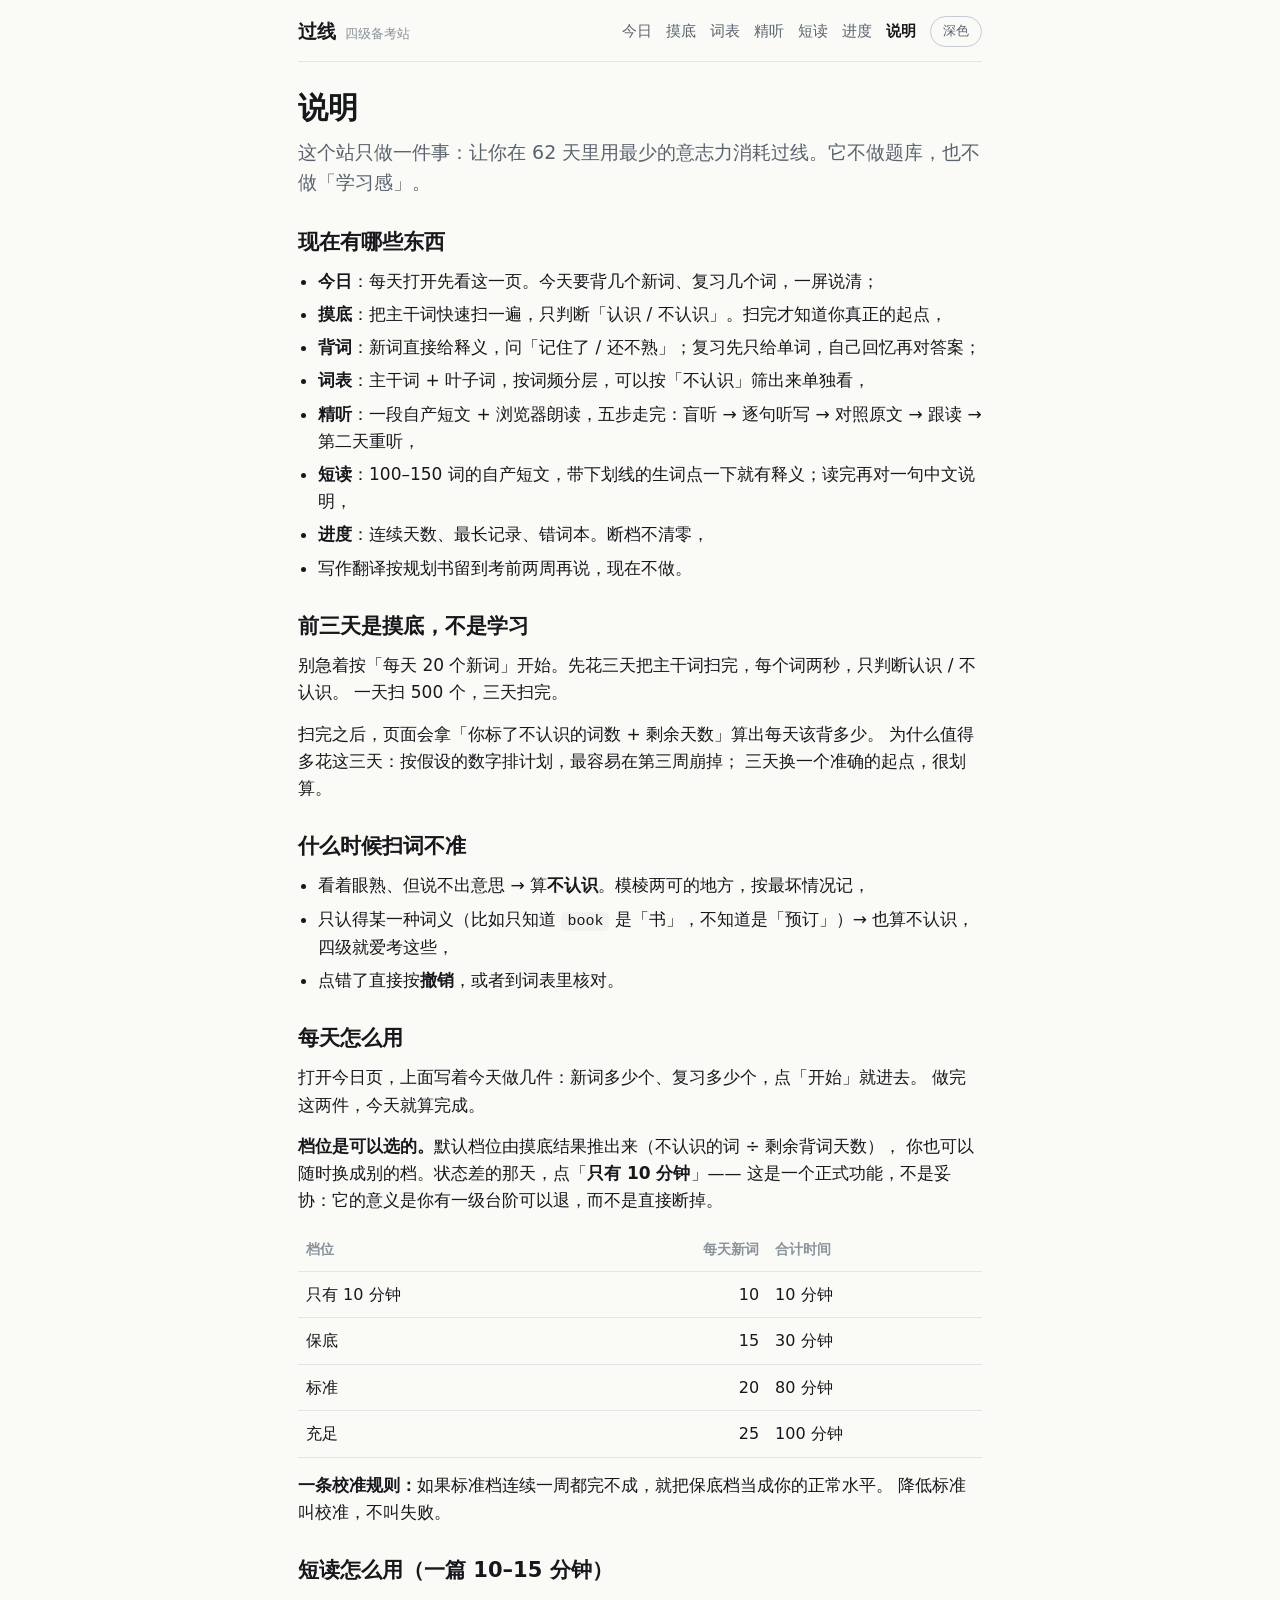
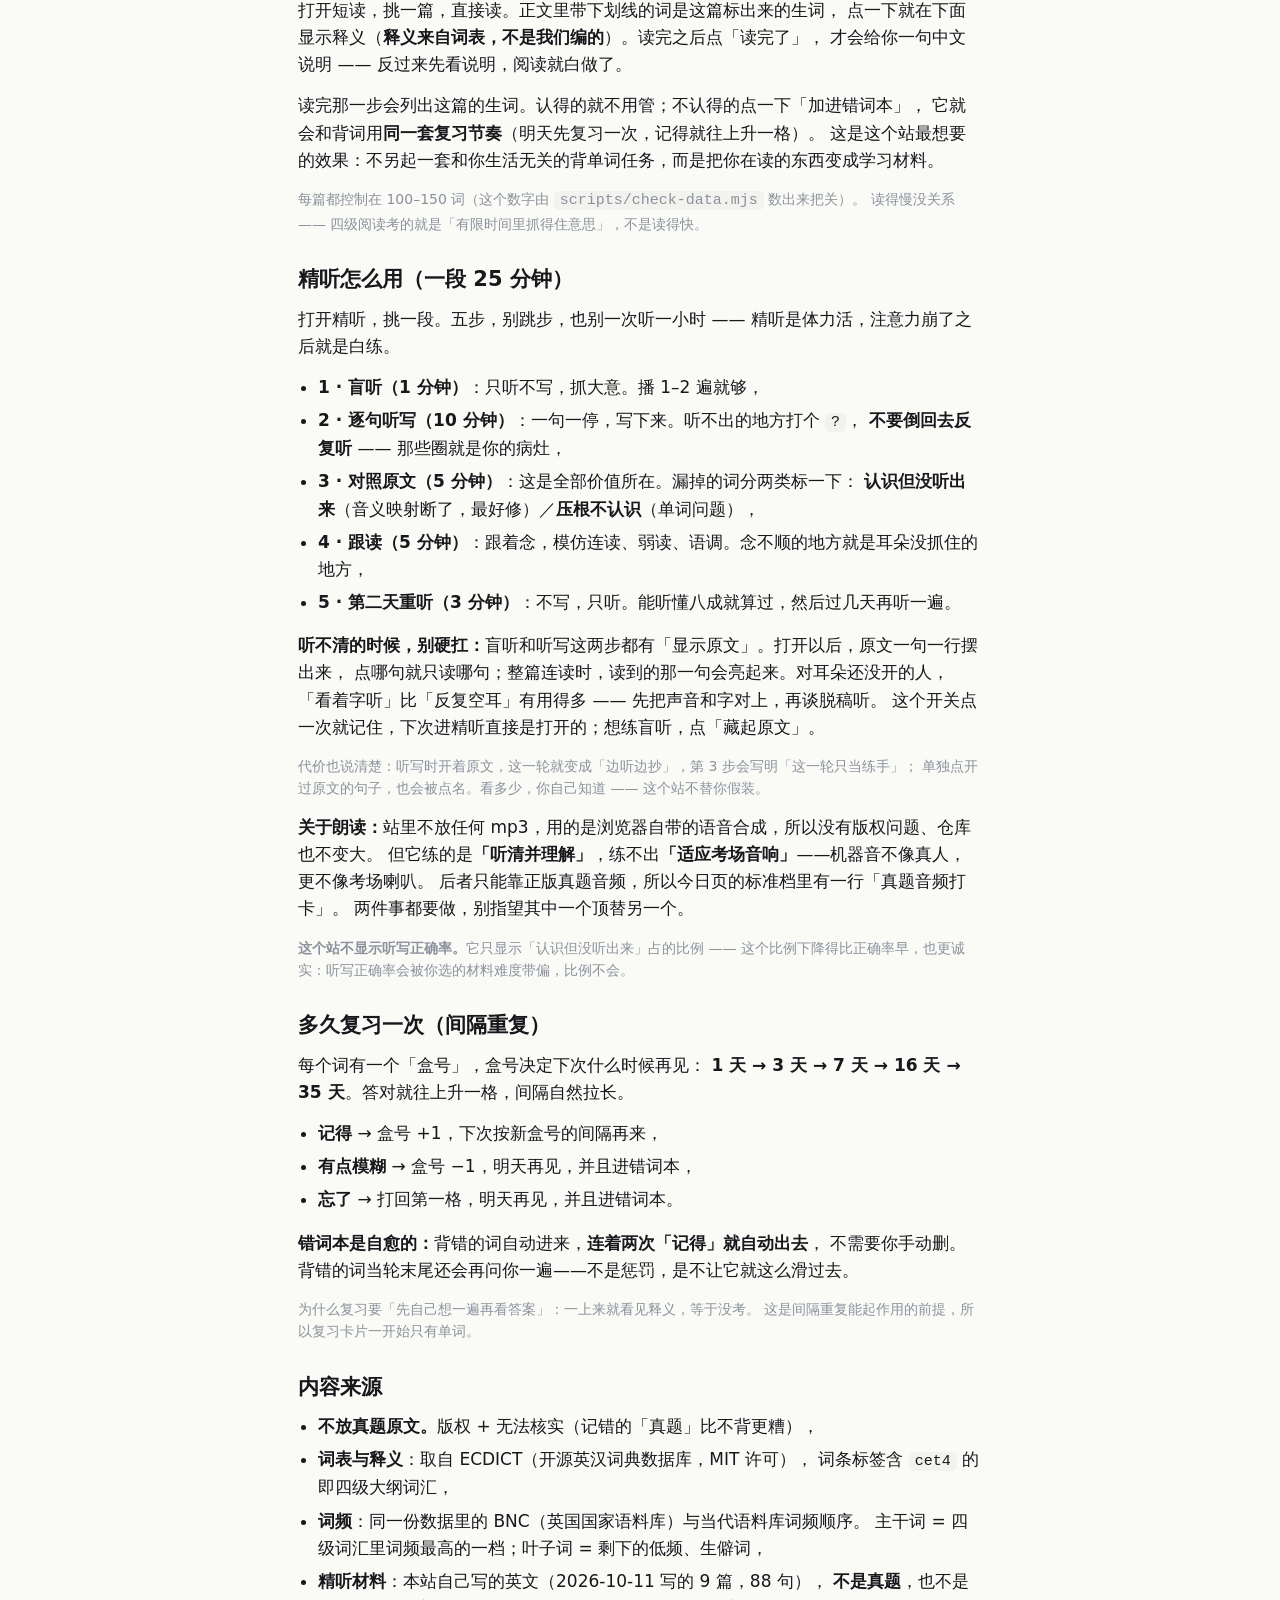
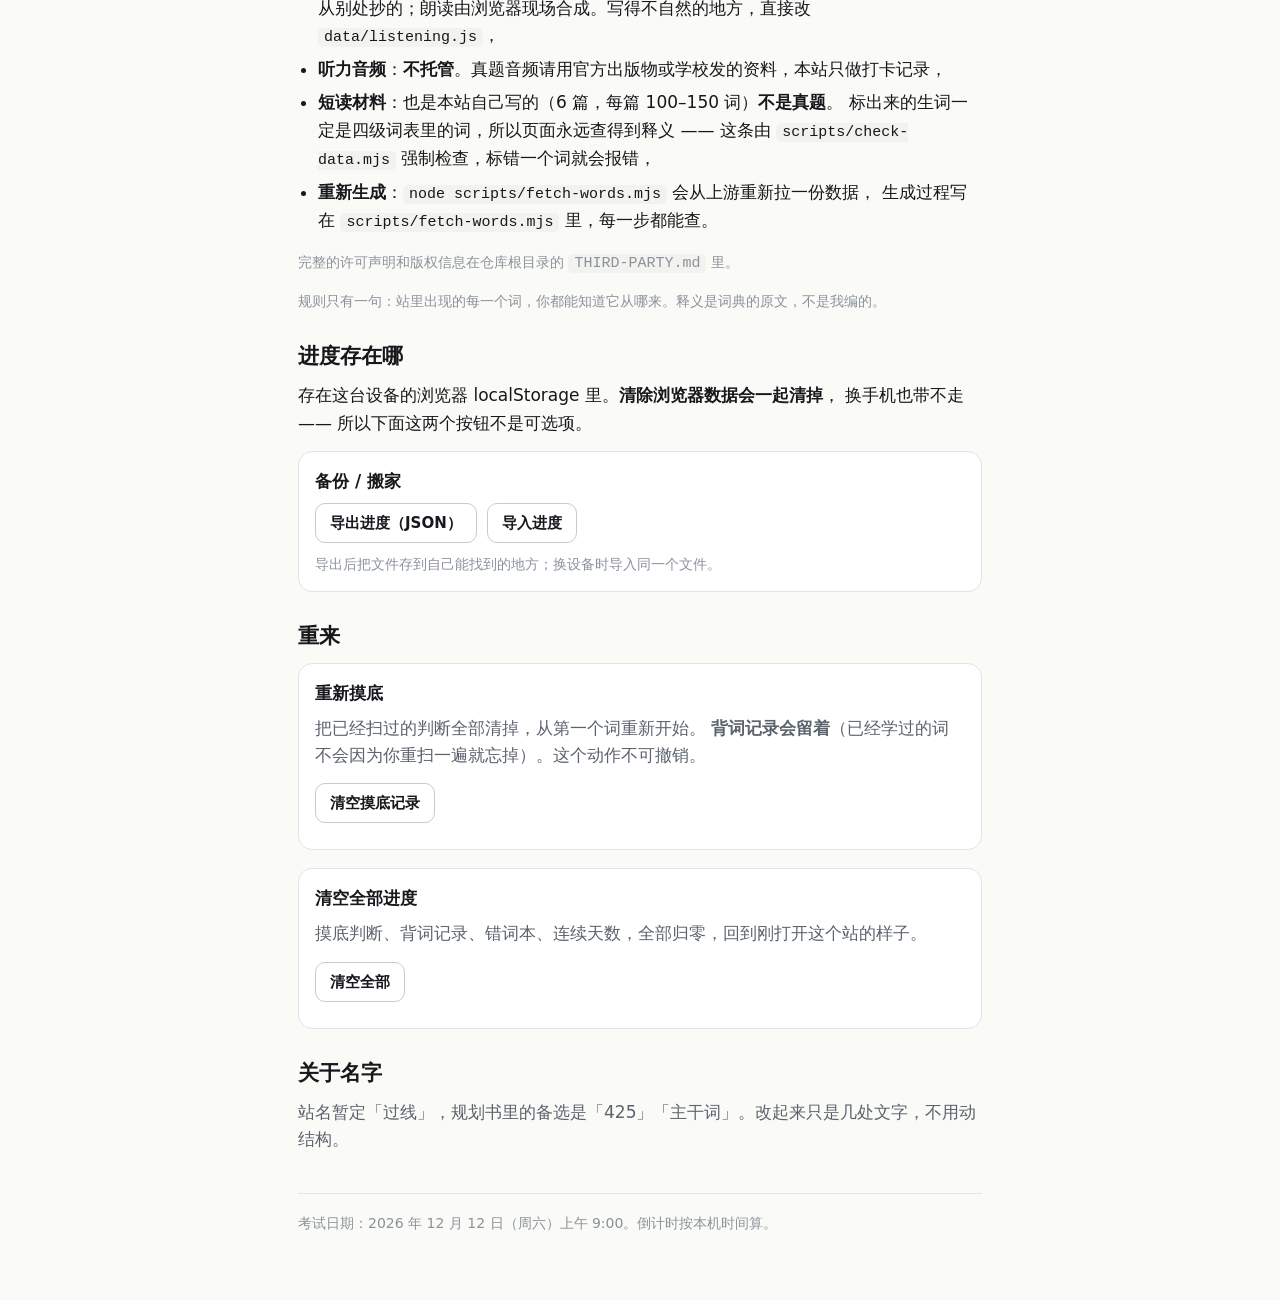
==== about.html @ 35a44999 "精听：原文可以显示（边听边看 / 点句单播），对照页逐句可重听 盲听和听写两步加了「显示原文」开关：整篇原文一句一行，点哪句只读哪句，整篇连读时高亮当前句；选择记进 settings.listenTe" ====
<!doctype html>
<html lang="zh-CN">
<head>
<meta charset="utf-8">
<meta name="viewport" content="width=device-width, initial-scale=1">
<title>说明 · 过线</title>
<link rel="icon" href="favicon.svg">
<link rel="stylesheet" href="assets/style.css">
</head>
<body>
<div class="shell">

  <header class="topbar">
    <div class="brand">过线 <small>四级备考站</small></div>
    <nav class="nav">
      <a href="index.html">今日</a>
      <a href="probe.html">摸底</a>
      <a href="words.html">词表</a>
      <a href="listening.html">精听</a>
      <a href="reading.html">短读</a>
      <a href="progress.html">进度</a>
      <a href="about.html">说明</a>
    </nav>
    <button class="theme-toggle" type="button" data-theme-toggle>深色</button>
  </header>

  <main class="prose">
    <h1>说明</h1>
    <p class="lede">这个站只做一件事：让你在 62 天里用最少的意志力消耗过线。它不做题库，也不做「学习感」。</p>

    <h2>现在有哪些东西</h2>
    <ul>
      <li><b>今日</b>：每天打开先看这一页。今天要背几个新词、复习几个词，一屏说清；</li>
      <li><b>摸底</b>：把主干词快速扫一遍，只判断「认识 / 不认识」。扫完才知道你真正的起点，</li>
      <li><b>背词</b>：新词直接给释义，问「记住了 / 还不熟」；复习先只给单词，自己回忆再对答案；</li>
      <li><b>词表</b>：主干词 + 叶子词，按词频分层，可以按「不认识」筛出来单独看，</li>
      <li><b>精听</b>：一段自产短文 + 浏览器朗读，五步走完：盲听 → 逐句听写 → 对照原文 → 跟读 → 第二天重听，</li>
      <li><b>短读</b>：100–150 词的自产短文，带下划线的生词点一下就有释义；读完再对一句中文说明，</li>
      <li><b>进度</b>：连续天数、最长记录、错词本。断档不清零，</li>
      <li>写作翻译按规划书留到考前两周再说，现在不做。</li>
    </ul>

    <h2>前三天是摸底，不是学习</h2>
    <p>
      别急着按「每天 20 个新词」开始。先花三天把主干词扫完，每个词两秒，只判断认识 / 不认识。
      一天扫 500 个，三天扫完。
    </p>
    <p>
      扫完之后，页面会拿「你标了不认识的词数 + 剩余天数」算出每天该背多少。
      为什么值得多花这三天：按假设的数字排计划，最容易在第三周崩掉；
      三天换一个准确的起点，很划算。
    </p>

    <h2>什么时候扫词不准</h2>
    <ul>
      <li>看着眼熟、但说不出意思 → 算<b>不认识</b>。模棱两可的地方，按最坏情况记，</li>
      <li>只认得某一种词义（比如只知道 <code>book</code> 是「书」，不知道是「预订」）→ 也算不认识，四级就爱考这些，</li>
      <li>点错了直接按<b>撤销</b>，或者到词表里核对。</li>
    </ul>

    <h2>每天怎么用</h2>
    <p>
      打开<a href="index.html">今日</a>页，上面写着今天做几件：新词多少个、复习多少个，点「开始」就进去。
      做完这两件，今天就算完成。
    </p>
    <p>
      <b>档位是可以选的。</b>默认档位由摸底结果推出来（不认识的词 ÷ 剩余背词天数），
      你也可以随时换成别的档。状态差的那天，点「<b>只有 10 分钟</b>」——
      这是一个正式功能，不是妥协：它的意义是你有一级台阶可以退，而不是直接断掉。
    </p>
    <table class="table">
      <thead>
        <tr><th>档位</th><th class="num">每天新词</th><th>合计时间</th></tr>
      </thead>
      <tbody>
        <tr><td>只有 10 分钟</td><td class="num">10</td><td>10 分钟</td></tr>
        <tr><td>保底</td><td class="num">15</td><td>30 分钟</td></tr>
        <tr><td>标准</td><td class="num">20</td><td>80 分钟</td></tr>
        <tr><td>充足</td><td class="num">25</td><td>100 分钟</td></tr>
      </tbody>
    </table>
    <p style="margin-top:14px">
      <b>一条校准规则：</b>如果标准档连续一周都完不成，就把保底档当成你的正常水平。
      降低标准叫校准，不叫失败。
    </p>

    <h2>短读怎么用（一篇 10–15 分钟）</h2>
    <p>
      打开<a href="reading.html">短读</a>，挑一篇，直接读。正文里带下划线的词是这篇标出来的生词，
      点一下就在下面显示释义（<b>释义来自词表，不是我们编的</b>）。读完之后点「读完了」，
      才会给你一句中文说明 —— 反过来先看说明，阅读就白做了。
    </p>
    <p>
      读完那一步会列出这篇的生词。认得的就不用管；不认得的点一下「加进错词本」，
      它就会和背词用<b>同一套复习节奏</b>（明天先复习一次，记得就往上升一格）。
      这是这个站最想要的效果：不另起一套和你生活无关的背单词任务，而是把你在读的东西变成学习材料。
    </p>
    <p class="faint">
      每篇都控制在 100–150 词（这个数字由 <code>scripts/check-data.mjs</code> 数出来把关）。
      读得慢没关系 —— 四级阅读考的就是「有限时间里抓得住意思」，不是读得快。
    </p>

    <h2>精听怎么用（一段 25 分钟）</h2>
    <p>
      打开<a href="listening.html">精听</a>，挑一段。五步，别跳步，也别一次听一小时 ——
      精听是体力活，注意力崩了之后就是白练。
    </p>
    <ul>
      <li><b>1 · 盲听（1 分钟）</b>：只听不写，抓大意。播 1–2 遍就够，</li>
      <li><b>2 · 逐句听写（10 分钟）</b>：一句一停，写下来。听不出的地方打个 <code>?</code>，
        <b>不要倒回去反复听</b> —— 那些圈就是你的病灶，</li>
      <li><b>3 · 对照原文（5 分钟）</b>：这是全部价值所在。漏掉的词分两类标一下：
        <b>认识但没听出来</b>（音义映射断了，最好修）／<b>压根不认识</b>（单词问题），</li>
      <li><b>4 · 跟读（5 分钟）</b>：跟着念，模仿连读、弱读、语调。念不顺的地方就是耳朵没抓住的地方，</li>
      <li><b>5 · 第二天重听（3 分钟）</b>：不写，只听。能听懂八成就算过，然后过几天再听一遍。</li>
    </ul>
    <p>
      <b>听不清的时候，别硬扛：</b>盲听和听写这两步都有「显示原文」。打开以后，原文一句一行摆出来，
      点哪句就只读哪句；整篇连读时，读到的那一句会亮起来。对耳朵还没开的人，
      「看着字听」比「反复空耳」有用得多 —— 先把声音和字对上，再谈脱稿听。
      这个开关点一次就记住，下次进精听直接是打开的；想练盲听，点「藏起原文」。
    </p>
    <p class="faint">
      代价也说清楚：听写时开着原文，这一轮就变成「边听边抄」，第 3 步会写明「这一轮只当练手」；
      单独点开过原文的句子，也会被点名。看多少，你自己知道 —— 这个站不替你假装。
    </p>
    <p>
      <b>关于朗读：</b>站里不放任何 mp3，用的是浏览器自带的语音合成，所以没有版权问题、仓库也不变大。
      但它练的是<b>「听清并理解」</b>，练不出<b>「适应考场音响」</b>——机器音不像真人，更不像考场喇叭。
      后者只能靠正版真题音频，所以今日页的标准档里有一行「真题音频打卡」。
      两件事都要做，别指望其中一个顶替另一个。
    </p>
    <p class="faint">
      <b>这个站不显示听写正确率。</b>它只显示「认识但没听出来」占的比例 ——
      这个比例下降得比正确率早，也更诚实：听写正确率会被你选的材料难度带偏，比例不会。
    </p>

    <h2>多久复习一次（间隔重复）</h2>
    <p>
      每个词有一个「盒号」，盒号决定下次什么时候再见：
      <b>1 天 → 3 天 → 7 天 → 16 天 → 35 天</b>。答对就往上升一格，间隔自然拉长。
    </p>
    <ul>
      <li><b>记得</b> → 盒号 +1，下次按新盒号的间隔再来，</li>
      <li><b>有点模糊</b> → 盒号 −1，明天再见，并且进错词本，</li>
      <li><b>忘了</b> → 打回第一格，明天再见，并且进错词本。</li>
    </ul>
    <p>
      <b>错词本是自愈的：</b>背错的词自动进来，<b>连着两次「记得」就自动出去</b>，
      不需要你手动删。背错的词当轮末尾还会再问你一遍——不是惩罚，是不让它就这么滑过去。
    </p>
    <p class="faint">
      为什么复习要「先自己想一遍再看答案」：一上来就看见释义，等于没考。
      这是间隔重复能起作用的前提，所以复习卡片一开始只有单词。
    </p>

    <h2>内容来源</h2>
    <ul>
      <li><b>不放真题原文。</b>版权 + 无法核实（记错的「真题」比不背更糟），</li>
      <li><b>词表与释义</b>：取自 ECDICT（开源英汉词典数据库，MIT 许可），
        词条标签含 <code>cet4</code> 的即四级大纲词汇，</li>
      <li><b>词频</b>：同一份数据里的 BNC（英国国家语料库）与当代语料库词频顺序。
        主干词 = 四级词汇里词频最高的一档；叶子词 = 剩下的低频、生僻词，</li>
      <li><b>精听材料</b>：本站自己写的英文（2026-10-11 写的 9 篇，88 句），
        <b>不是真题</b>，也不是从别处抄的；朗读由浏览器现场合成。写得不自然的地方，直接改
        <code>data/listening.js</code>，</li>
      <li><b>听力音频</b>：<b>不托管</b>。真题音频请用官方出版物或学校发的资料，本站只做打卡记录，</li>
      <li><b>短读材料</b>：也是本站自己写的（6 篇，每篇 100–150 词）<b>不是真题</b>。
        标出来的生词一定是四级词表里的词，所以页面永远查得到释义 ——
        这条由 <code>scripts/check-data.mjs</code> 强制检查，标错一个词就会报错，</li>
      <li><b>重新生成</b>：<code>node scripts/fetch-words.mjs</code> 会从上游重新拉一份数据，
        生成过程写在 <code>scripts/fetch-words.mjs</code> 里，每一步都能查。</li>
    </ul>
    <p class="faint">完整的许可声明和版权信息在仓库根目录的 <code>THIRD-PARTY.md</code> 里。</p>
    <p class="faint">
      规则只有一句：站里出现的每一个词，你都能知道它从哪来。释义是词典的原文，不是我编的。
    </p>

    <h2>进度存在哪</h2>
    <p>
      存在这台设备的浏览器 localStorage 里。<b>清除浏览器数据会一起清掉</b>，
      换手机也带不走 —— 所以下面这两个按钮不是可选项。
    </p>
    <div class="card card--tight">
      <h3>备份 / 搬家</h3>
      <div class="btn-row" style="margin-top:0">
        <button class="btn btn--sm" type="button" data-export>导出进度（JSON）</button>
        <button class="btn btn--sm" type="button" data-import>导入进度</button>
        <input type="file" accept="application/json,.json" class="hidden" data-import-file>
      </div>
      <p class="faint" style="margin-top:10px" data-import-note>导出后把文件存到自己能找到的地方；换设备时导入同一个文件。</p>
    </div>

    <h2>重来</h2>
    <div class="card card--tight">
      <h3>重新摸底</h3>
      <p class="muted">把已经扫过的判断全部清掉，从第一个词重新开始。
        <b>背词记录会留着</b>（已经学过的词不会因为你重扫一遍就忘掉）。这个动作不可撤销。</p>
      <button class="btn btn--sm" type="button" data-reset>清空摸底记录</button>
      <p class="faint" style="margin-top:10px" data-reset-note></p>
    </div>
    <div class="card card--tight">
      <h3>清空全部进度</h3>
      <p class="muted">摸底判断、背词记录、错词本、连续天数，全部归零，回到刚打开这个站的样子。</p>
      <button class="btn btn--sm" type="button" data-reset-all>清空全部</button>
      <p class="faint" style="margin-top:10px" data-reset-all-note></p>
    </div>

    <h2>关于名字</h2>
    <p class="muted">站名暂定「过线」，规划书里的备选是「425」「主干词」。改起来只是几处文字，不用动结构。</p>
  </main>

  <footer class="site">
    <p class="faint">考试日期：2026 年 12 月 12 日（周六）上午 9:00。倒计时按本机时间算。</p>
  </footer>

</div>

<script src="assets/store.js"></script>
<script src="assets/plan.js"></script>
<script src="assets/app.js"></script>
<script src="assets/about.js"></script>
</body>
</html>
---- assets/style.css ----
/* 过线 · 四级备考站 —— 全站样式（纯 CSS，零依赖）

   视觉约束来自《网站建设计划规划书.md》第七节：
   浅色、大字、按钮大、一屏一件事。
   明确不做：动画、渐变、卡片阴影 —— 它们在这个场景里只是拖延你看到内容。

   唯一的例外是深色开关（沿用「保留一个深色开关」这条决策）。 */

:root {
  --bg: #FAFAF7;
  --surface: #FFFFFF;
  --surface-2: #F2F2EE;
  --text: #16181C;
  --text-muted: #5B636E;
  --text-faint: #8B929C;
  --line: #E2E4E8;
  --line-strong: #C6CAD2;
  --accent: #1B4FD8;
  --accent-ink: #FFFFFF;
  --ok: #1B7F4B;
  --ok-soft: #E8F3EC;
  --no: #B3261E;
  --no-soft: #FBEAE8;
  --radius: 10px;
  --radius-lg: 14px;
  --font-sans: system-ui, -apple-system, "PingFang SC", "Microsoft YaHei", "Noto Sans CJK SC", sans-serif;
  --font-en: "Iowan Old Style", "Palatino Linotype", Georgia, "Times New Roman", serif;
  --shadow: none;
}

[data-theme="dark"] {
  --bg: #14161A;
  --surface: #1C1F25;
  --surface-2: #23272E;
  --text: #ECEEF2;
  --text-muted: #A5ACB7;
  --text-faint: #7C838E;
  --line: #2C3037;
  --line-strong: #3C4149;
  --accent: #7FA6FF;
  --accent-ink: #10131A;
  --ok: #4FBF83;
  --ok-soft: #1B2C23;
  --no: #EF8078;
  --no-soft: #2E1E1C;
}

*,
*::before,
*::after { box-sizing: border-box; }

html { -webkit-text-size-adjust: 100%; }

body {
  margin: 0;
  background: var(--bg);
  color: var(--text);
  font-family: var(--font-sans);
  font-size: 17px;
  line-height: 1.6;
  -webkit-font-smoothing: antialiased;
  min-height: 100vh;
}

a { color: inherit; text-decoration: none; }
button { font: inherit; color: inherit; background: none; border: 0; cursor: pointer; }
input { font: inherit; }

.shell {
  max-width: 720px;
  margin: 0 auto;
  padding: 0 18px 64px;
}

/* ---------- 顶栏 ---------- */

.topbar {
  display: flex;
  align-items: center;
  gap: 14px;
  padding: 16px 0 14px;
  border-bottom: 1px solid var(--line);
  margin-bottom: 26px;
  flex-wrap: wrap;
}

.brand {
  font-weight: 700;
  font-size: 19px;
  letter-spacing: .02em;
  margin-right: auto;
  display: flex;
  align-items: baseline;
  gap: 8px;
}

.brand small {
  font-weight: 400;
  font-size: 13px;
  color: var(--text-faint);
  letter-spacing: 0;
}

.nav {
  display: flex;
  gap: 14px;
  font-size: 15px;
  color: var(--text-muted);
}

.nav a[aria-current="page"] { color: var(--text); font-weight: 600; }
.nav a:hover { color: var(--text); }

.theme-toggle {
  border: 1px solid var(--line-strong);
  border-radius: 999px;
  padding: 4px 12px;
  font-size: 13px;
  color: var(--text-muted);
}

/* ---------- 标题与文字 ---------- */

h1 { font-size: 30px; line-height: 1.3; margin: 0 0 10px; }
h2 { font-size: 21px; line-height: 1.35; margin: 0 0 12px; }
h3 { font-size: 17px; margin: 0 0 8px; }
p { margin: 0 0 14px; }

.lede { font-size: 19px; color: var(--text-muted); margin-bottom: 24px; }
.muted { color: var(--text-muted); }
.faint { color: var(--text-faint); font-size: 14px; }
.num { font-variant-numeric: tabular-nums; }
.center { text-align: center; }

/* ---------- 卡片 ---------- */

.card {
  background: var(--surface);
  border: 1px solid var(--line);
  border-radius: var(--radius-lg);
  padding: 22px;
  margin-bottom: 18px;
}

.card--flat { background: transparent; }
.card--tight { padding: 16px; }
.card h2:last-child, .card p:last-child, .card ul:last-child { margin-bottom: 0; }

/* ---------- 按钮 ---------- */

.btn {
  display: inline-flex;
  align-items: center;
  justify-content: center;
  gap: 8px;
  border: 1px solid var(--line-strong);
  border-radius: var(--radius);
  padding: 12px 20px;
  font-size: 17px;
  font-weight: 600;
  color: var(--text);
  background: var(--surface);
  min-height: 48px;
}

.btn:hover { border-color: var(--text-muted); }
.btn--primary { background: var(--accent); border-color: var(--accent); color: var(--accent-ink); }
.btn--primary:hover { border-color: var(--accent); opacity: .92; }
.btn--ok { background: var(--ok); border-color: var(--ok); color: #fff; }
.btn--no { background: var(--no); border-color: var(--no); color: #fff; }
.btn--ghost { border-color: transparent; color: var(--text-muted); font-weight: 400; }
.btn--ghost:hover { color: var(--text); }
.btn--sm { padding: 7px 14px; font-size: 15px; min-height: 38px; }
.btn--block { display: flex; width: 100%; }
.btn--huge { min-height: 62px; font-size: 19px; }
.btn[disabled] { opacity: .45; cursor: default; }

.btn-row { display: flex; gap: 10px; flex-wrap: wrap; margin-top: 16px; }
.btn-row--split { flex-wrap: nowrap; }
.btn-row--split .btn { flex: 1; }

/* ---------- 进度条 ---------- */

.bar {
  height: 8px;
  background: var(--surface-2);
  border-radius: 999px;
  overflow: hidden;
  margin: 10px 0 8px;
}

.bar > i { display: block; height: 100%; background: var(--accent); }
.bar--ok > i { background: var(--ok); }

/* ---------- 摸底卡片 ---------- */

.probe-word {
  font-family: var(--font-en);
  font-size: clamp(40px, 12vw, 64px);
  line-height: 1.1;
  letter-spacing: -.01em;
  word-break: break-word;
  margin: 6px 0 4px;
}

.probe-phon { color: var(--text-faint); font-size: 16px; min-height: 24px; }

.probe-answer {
  border-top: 1px dashed var(--line);
  margin-top: 18px;
  padding-top: 14px;
  font-size: 19px;
  min-height: 30px;
}

.probe-answer.is-hidden { visibility: hidden; }

.probe-hint { color: var(--text-faint); font-size: 15px; }
.probe-meta {
  display: flex;
  justify-content: space-between;
  align-items: baseline;
  gap: 12px;
  font-size: 15px;
  color: var(--text-muted);
  margin-bottom: 4px;
}

/* ---------- 词表 ---------- */

.toolbar { display: flex; gap: 10px; flex-wrap: wrap; margin-bottom: 14px; }

.search {
  flex: 1 1 200px;
  border: 1px solid var(--line-strong);
  border-radius: var(--radius);
  background: var(--surface);
  color: var(--text);
  padding: 11px 14px;
  min-height: 46px;
}

.chips { display: flex; gap: 8px; flex-wrap: wrap; margin-bottom: 16px; }

.chip {
  border: 1px solid var(--line);
  border-radius: 999px;
  padding: 7px 14px;
  font-size: 15px;
  color: var(--text-muted);
  background: var(--surface);
}

.chip[aria-pressed="true"] { border-color: var(--text); color: var(--text); font-weight: 600; }

.rows { list-style: none; margin: 0; padding: 0; border-top: 1px solid var(--line); }

.row {
  display: flex;
  gap: 12px;
  align-items: baseline;
  padding: 12px 2px;
  border-bottom: 1px solid var(--line);
}

.row-word {
  font-family: var(--font-en);
  font-size: 21px;
  flex: 0 0 auto;
  min-width: 8.5em;
  word-break: break-word;
}

.row-body { flex: 1; min-width: 0; }
.row-phon { color: var(--text-faint); font-size: 14px; }
.row-zh { color: var(--text); font-size: 16px; }
.row-mark { flex: 0 0 auto; font-size: 13px; color: var(--text-faint); }
.row-mark[data-m="1"] { color: var(--ok); }
.row-mark[data-m="0"] { color: var(--no); }

/* ---------- 表格 ---------- */

.table { width: 100%; border-collapse: collapse; font-size: 16px; }
.table th, .table td { text-align: left; padding: 10px 8px; border-bottom: 1px solid var(--line); }
.table th { font-size: 14px; color: var(--text-faint); font-weight: 600; }
.table td.num, .table th.num { text-align: right; font-variant-numeric: tabular-nums; }
.table tr[data-here="1"] td { background: var(--surface-2); font-weight: 600; }

/* ---------- 大数字块 ---------- */

.stats { display: flex; gap: 22px; flex-wrap: wrap; margin: 4px 0 6px; }
.stat { min-width: 84px; }
.stat b { display: block; font-size: 28px; line-height: 1.2; font-variant-numeric: tabular-nums; }
.stat span { font-size: 14px; color: var(--text-faint); }

/* ---------- 说明页 ---------- */

.prose h2 { margin-top: 30px; }
.prose ul { padding-left: 20px; margin: 0 0 16px; }
.prose li { margin-bottom: 6px; }
.prose code {
  font-family: ui-monospace, "Cascadia Mono", Consolas, monospace;
  font-size: 15px;
  background: var(--surface-2);
  border-radius: 5px;
  padding: 1px 6px;
}

footer.site {
  border-top: 1px solid var(--line);
  margin-top: 40px;
  padding-top: 18px;
  color: var(--text-faint);
  font-size: 14px;
}

footer.site p { margin: 0 0 10px; }

.hidden { display: none !important; }

/* ---------- 今日页的任务行 ---------- */

.shell--narrow { max-width: 620px; }

.task { padding: 16px 0; border-bottom: 1px solid var(--line); }
.task:first-of-type { padding-top: 0; }
.task:last-of-type { border-bottom: 0; padding-bottom: 0; }
.task-head { display: flex; align-items: center; justify-content: space-between; gap: 12px; }
.task-head b { font-size: 21px; }
.task p { margin: 6px 0 0; }
.done-mark { color: var(--ok); font-weight: 600; font-size: 16px; text-align: right; }

/* ---------- 背词卡片 ---------- */

.study-word {
  font-family: var(--font-en);
  font-size: clamp(38px, 11vw, 56px);
  line-height: 1.1;
  letter-spacing: -.01em;
  word-break: break-word;
  margin: 6px 0 4px;
}

.study-answer {
  border-top: 1px dashed var(--line);
  margin-top: 16px;
  padding-top: 14px;
  font-size: 20px;
  min-height: 32px;
}

.study-answer.is-hidden { border-top: 0; min-height: 8px; padding-top: 4px; margin-top: 8px; }

/* ---------- 进度页的近日条 ---------- */

/* ---------- 精听页 ---------- */

.notice {
  background: var(--surface-2);
  border-left: 3px solid var(--accent);
  border-radius: var(--radius);
  padding: 12px 14px;
  margin: 0 0 18px;
  font-size: 15px;
  color: var(--text-muted);
}

.clip-head { display: flex; align-items: baseline; justify-content: space-between; gap: 12px; }
.clip-head b { font-size: 18px; }

.writebox {
  width: 100%;
  min-height: 88px;
  margin: 14px 0 0;
  padding: 12px 14px;
  border: 1px solid var(--line-strong);
  border-radius: var(--radius);
  background: var(--surface);
  color: var(--text);
  font-size: 17px;
  line-height: 1.6;
  resize: vertical;
}

.diff-block { padding: 12px 0; border-bottom: 1px solid var(--line); }
.diff-block:last-child { border-bottom: 0; }
.diff-line { margin: 0; font-size: 17px; }
.diff-mine { margin: 4px 0 0; font-size: 15px; color: var(--text-muted); }
.diff-miss { color: var(--no); font-weight: 600; }

/* 对照页每句右边的「听这句」：看完字立刻听一遍，是这个站最缺的一口气 */
.diff-head { display: flex; align-items: flex-start; justify-content: space-between; gap: 10px; }
.diff-head .diff-line { flex: 1 1 auto; }
.diff-head .btn { flex: 0 0 auto; white-space: nowrap; }

/* ---------- 精听 · 原文（听读同步） ---------- */

.listen-text { border-left: 3px solid var(--accent); }

.say-list { list-style: none; margin: 10px 0 0; padding: 0; }

.say-row {
  display: flex;
  gap: 10px;
  align-items: baseline;
  width: 100%;
  text-align: left;
  padding: 9px 8px;
  border-bottom: 1px solid var(--line);
  border-left: 3px solid transparent;
  border-radius: 0;
  font-size: 17px;
  line-height: 1.55;
  color: var(--text);
}

.say-row:last-child { border-bottom: 0; }
.say-row:hover { background: var(--surface-2); }
.say-no {
  flex: 0 0 auto;
  min-width: 1.5em;
  /* 高亮那一句的底是 --surface-2：--text-faint 在那上面只有 4.3:1，改用 --text-muted（5.6:1） */
  color: var(--text-muted);
  font-size: 14px;
  font-variant-numeric: tabular-nums;
}
.say-text { flex: 1 1 auto; min-width: 0; }
.say-play { flex: 0 0 auto; color: var(--text-muted); font-size: 13px; }
.say-list .say-row.is-now { background: var(--surface-2); border-left-color: var(--accent); font-weight: 600; }

/* 听写时露出来的「这一句原文」 */
.listen-now { border-top: 1px dashed var(--line); margin-top: 16px; padding-top: 12px; }
.listen-now-head { display: flex; align-items: baseline; justify-content: space-between; gap: 10px; }
.listen-now-text { font-size: 19px; line-height: 1.55; margin: 6px 0 0; color: var(--text); }

.classify { padding: 12px 0; border-bottom: 1px solid var(--line); }
.classify:last-of-type { border-bottom: 0; }
.classify-word { margin-bottom: 8px; font-size: 18px; }

/* ---------- 短读 ---------- */

.read-para { margin: 0 0 16px; font-size: 18px; line-height: 1.85; }
.read-para:last-of-type { margin-bottom: 0; }

.rword {
  font: inherit;
  color: inherit;
  padding: 0;
  border: 0;
  border-bottom: 2px dotted var(--accent);
  border-radius: 0;
  line-height: inherit;
}

.rword.is-on { background: var(--surface-2); border-bottom-style: solid; }

.gloss {
  display: flex;
  align-items: center;
  flex-wrap: wrap;
  gap: 6px;
  border-top: 1px dashed var(--line);
  margin-top: 18px;
  padding-top: 12px;
  font-size: 16px;
  min-height: 34px;
}

.days-strip { display: flex; gap: 6px; flex-wrap: wrap; margin-bottom: 10px; }

.days-strip { display: flex; gap: 6px; flex-wrap: wrap; margin-bottom: 10px; }

.day-cell {
  width: 30px;
  height: 30px;
  border: 1px solid var(--line-strong);
  border-radius: 6px;
  display: inline-flex;
  align-items: center;
  justify-content: center;
  font-size: 12px;
  color: var(--text-faint);
  font-variant-numeric: tabular-nums;
}

.day-cell.is-done { background: var(--ok); border-color: var(--ok); color: #fff; }
.day-cell.is-part { background: var(--surface-2); color: var(--text); }

@media (max-width: 560px) {
  .shell { padding: 0 14px 56px; }
  h1 { font-size: 25px; }
  .row-word { min-width: 0; flex: 1 1 100%; }
  .row { flex-wrap: wrap; gap: 2px 10px; }
  .brand small { display: none; }
  .nav { gap: 11px; font-size: 14px; }
  .task-head b { font-size: 19px; }
}
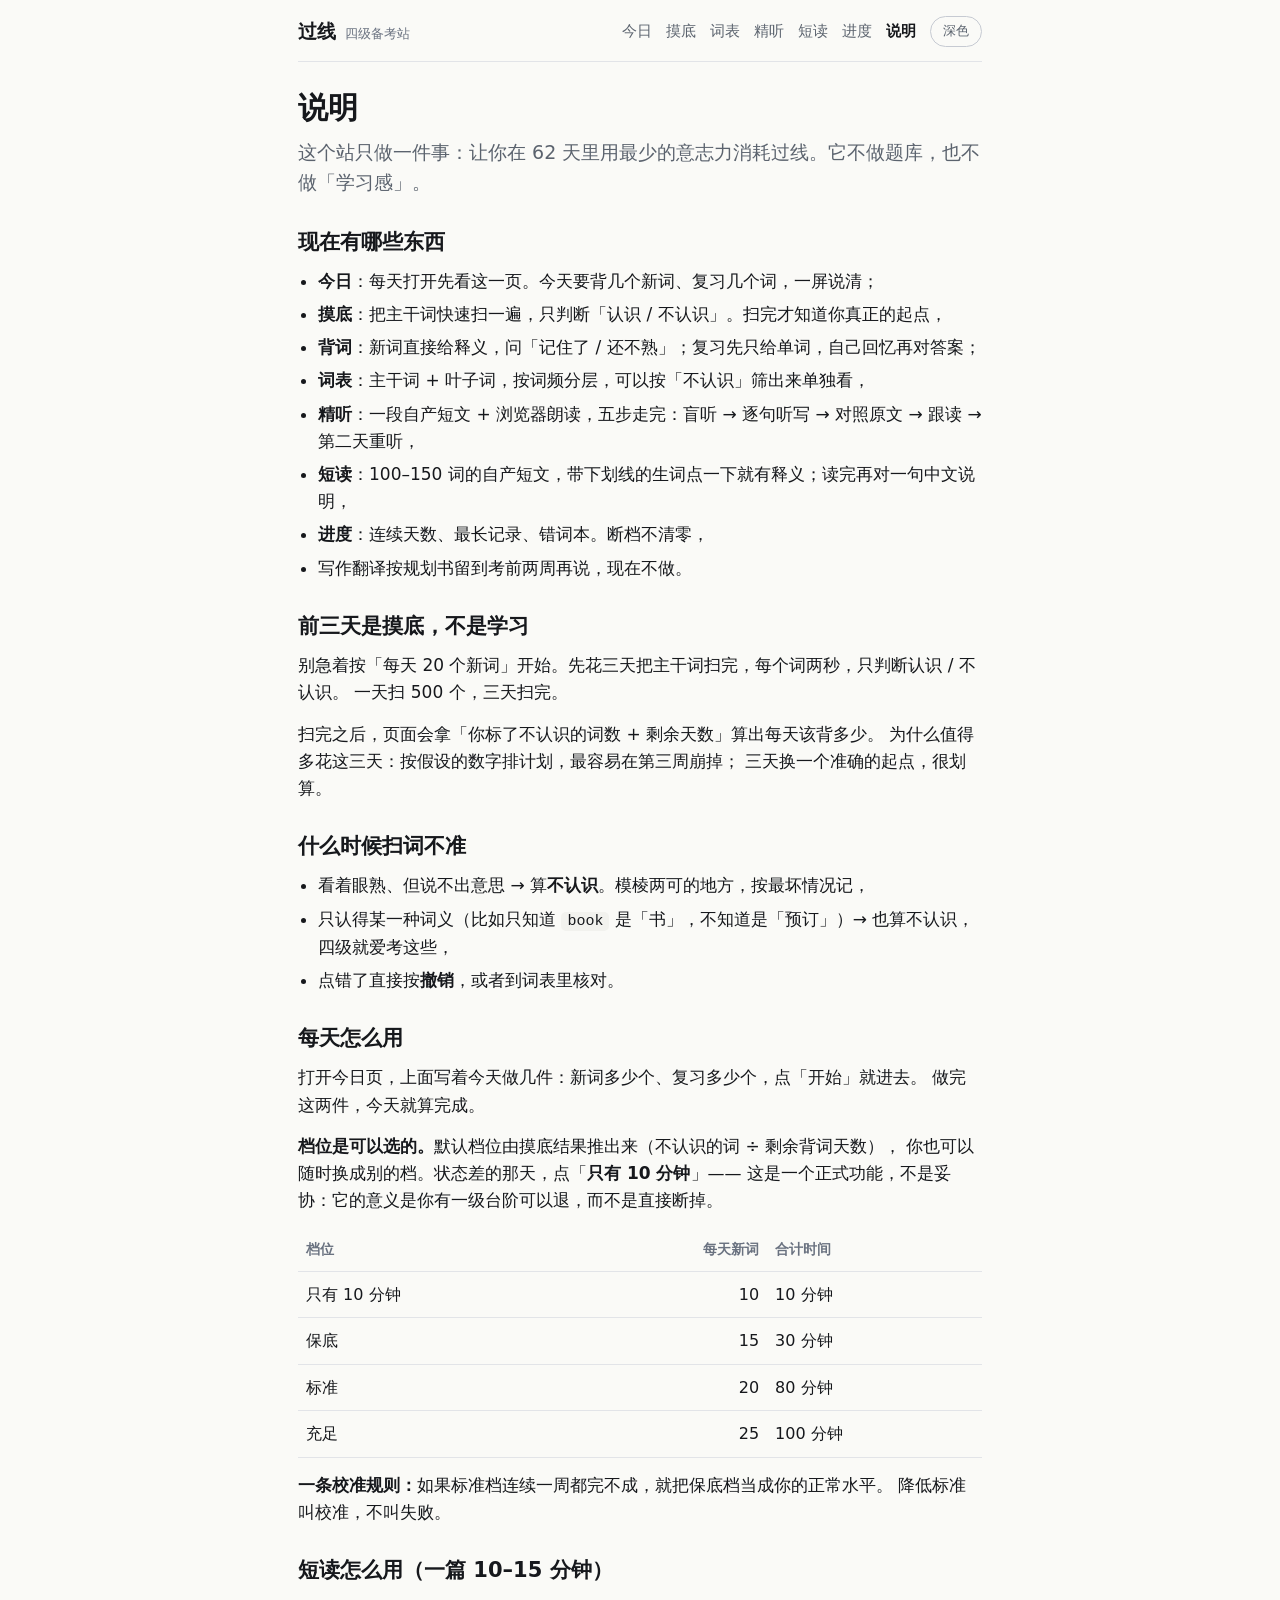
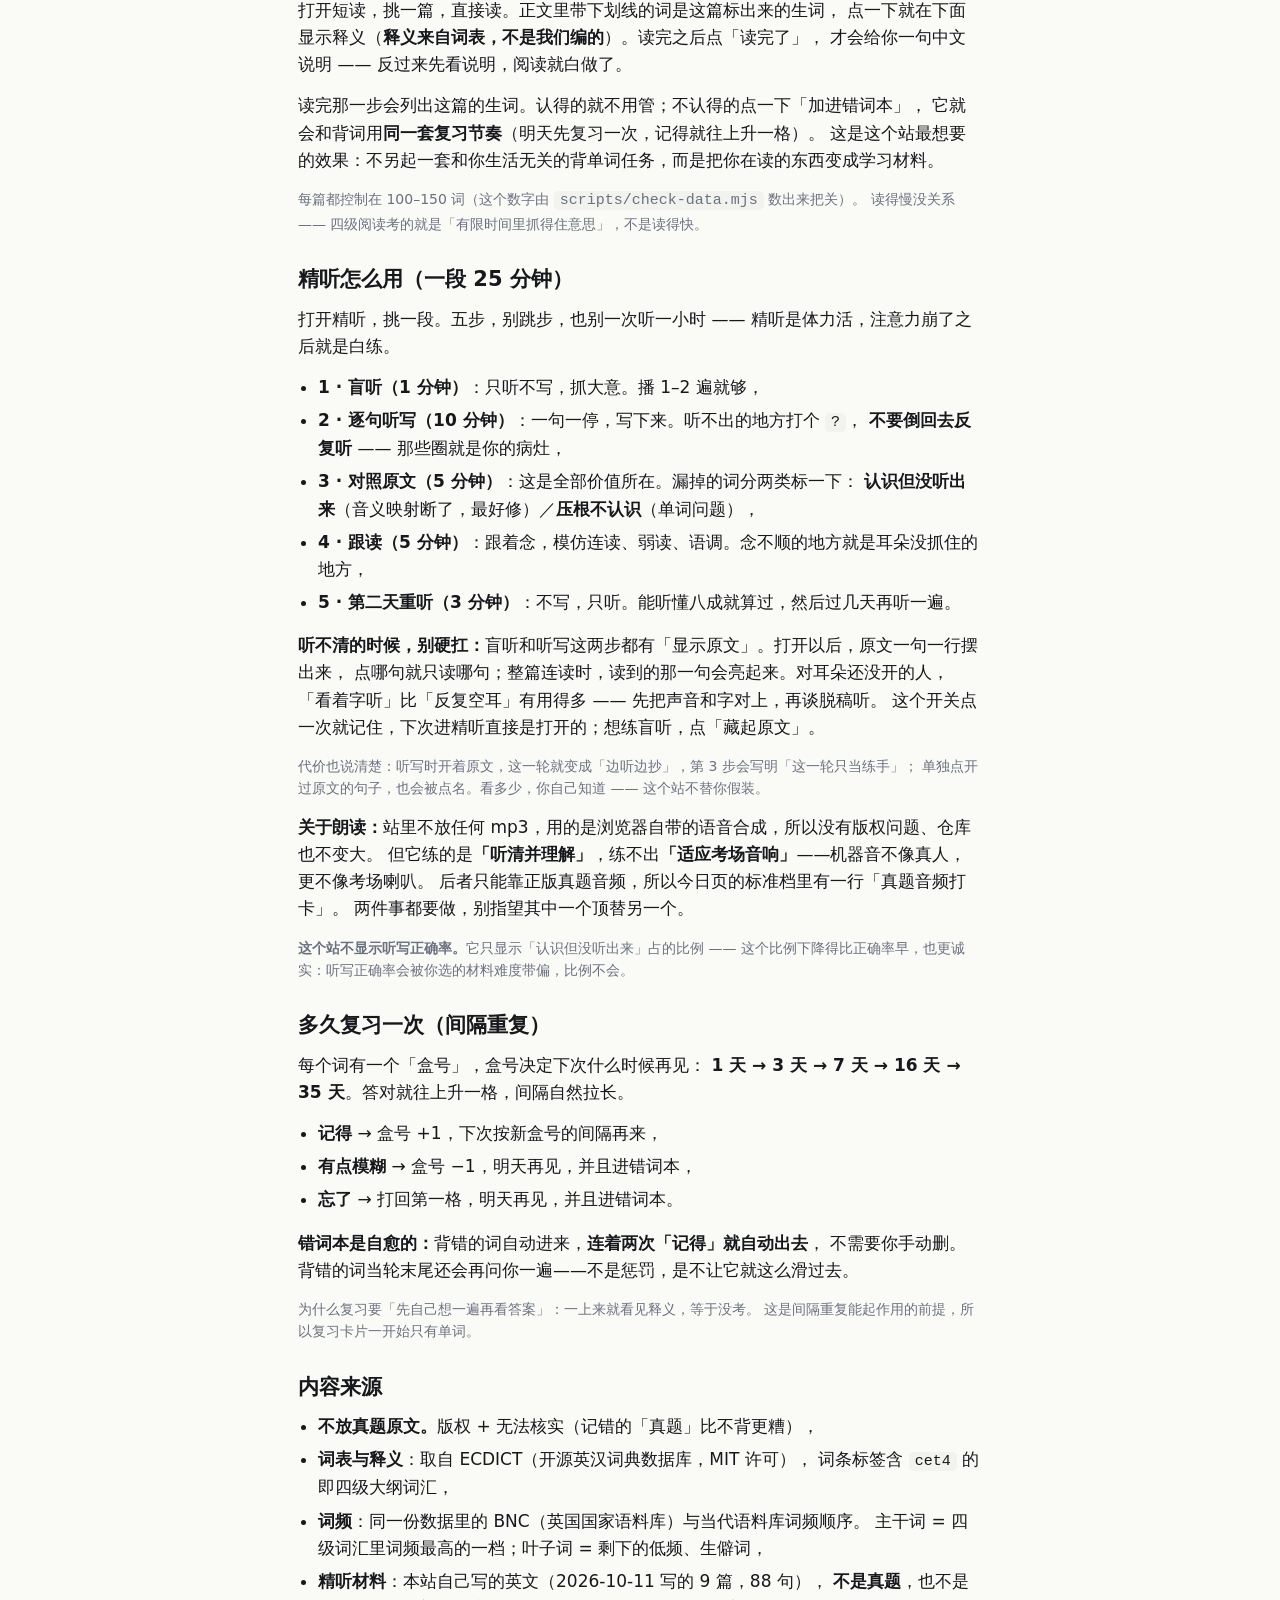
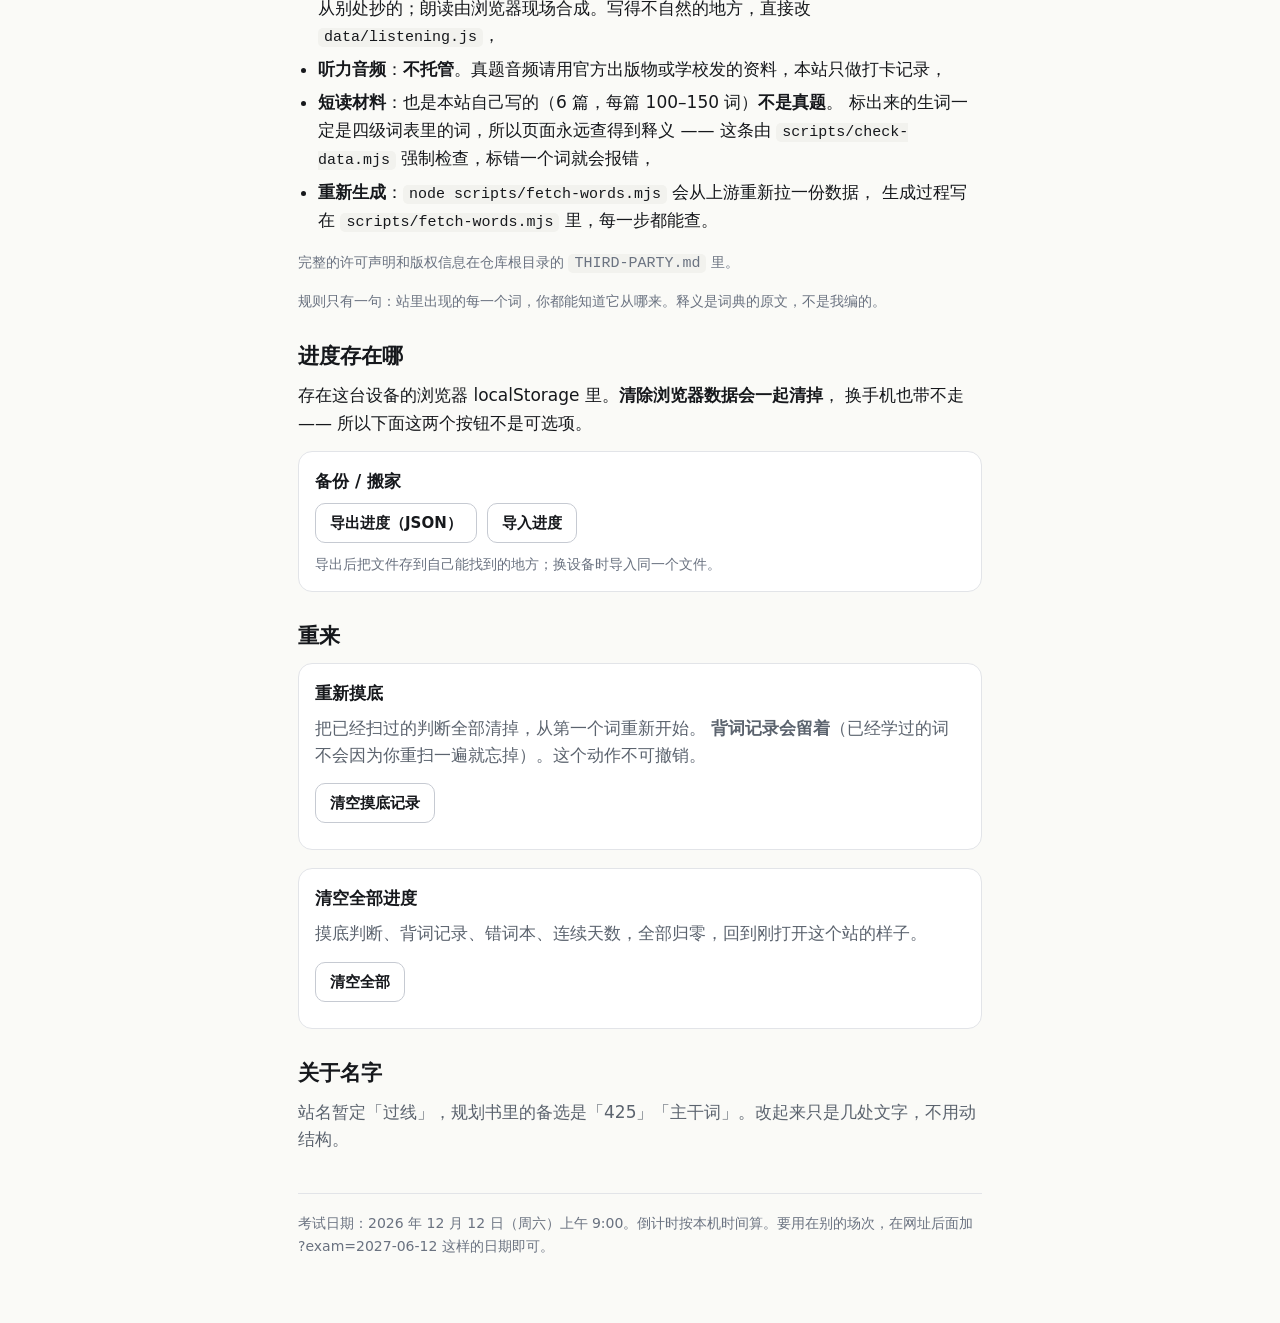
==== commit 3c0ae75c: "修复：深色首屏闪白、考后还排每日额度、小字对比度不足；支持 ?exam= 覆盖场次 theme-boot.js 在首绘前写 data-theme（8 个页面都引入），存储键也从它来，避免 cet4.v" ====
--- a/about.html
+++ b/about.html
@@ -4,6 +4,7 @@
 <meta charset="utf-8">
 <meta name="viewport" content="width=device-width, initial-scale=1">
 <title>说明 · 过线</title>
+<script src="assets/theme-boot.js"></script>
 <link rel="icon" href="favicon.svg">
 <link rel="stylesheet" href="assets/style.css">
 </head>
@@ -211,7 +212,7 @@
   </main>
 
   <footer class="site">
-    <p class="faint">考试日期：2026 年 12 月 12 日（周六）上午 9:00。倒计时按本机时间算。</p>
+    <p class="faint" data-exam-note>考试日期：2026 年 12 月 12 日（周六）上午 9:00。倒计时按本机时间算。</p>
   </footer>
 
 </div>
--- a/assets/style.css
+++ b/assets/style.css
@@ -12,7 +12,10 @@
   --surface-2: #F2F2EE;
   --text: #16181C;
   --text-muted: #5B636E;
-  --text-faint: #8B929C;
+  /* #8B929C 在 #FAFAF7 上只有 3.0:1，而这一档用在页脚说明、音标、日历这些 12–14px 的小字上，
+     低于 WCAG AA 的 4.5:1。压深到 #6A7280 约 4.6:1（白卡片上 4.9:1），
+     仍然是三档里最淡的那一档，但能读清了。 */
+  --text-faint: #6A7280;
   --line: #E2E4E8;
   --line-strong: #C6CAD2;
   --accent: #1B4FD8;
@@ -34,7 +37,8 @@
   --surface-2: #23272E;
   --text: #ECEEF2;
   --text-muted: #A5ACB7;
-  --text-faint: #7C838E;
+  /* 深色下反过来要提亮：#7C838E 在卡片底 #1C1F25 上只有 4.3:1。 */
+  --text-faint: #8A91A0;
   --line: #2C3037;
   --line-strong: #3C4149;
   --accent: #7FA6FF;
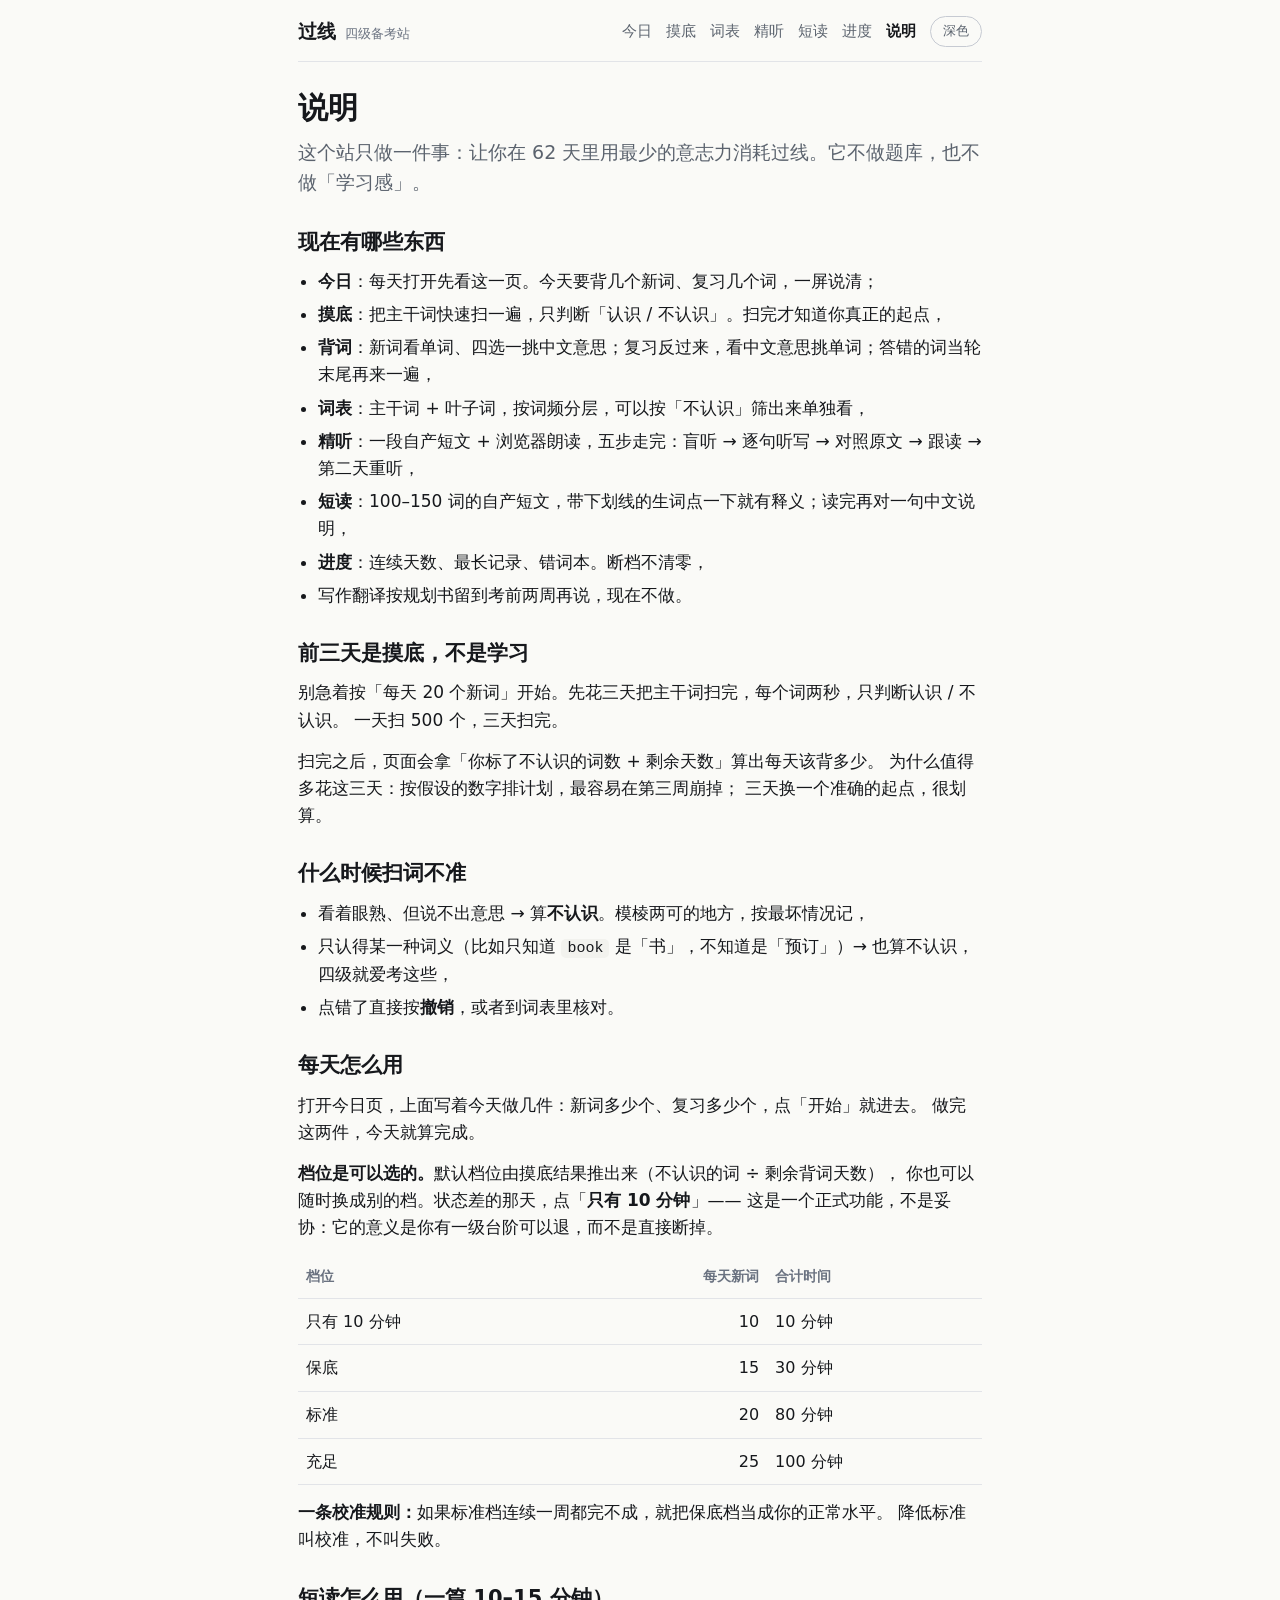
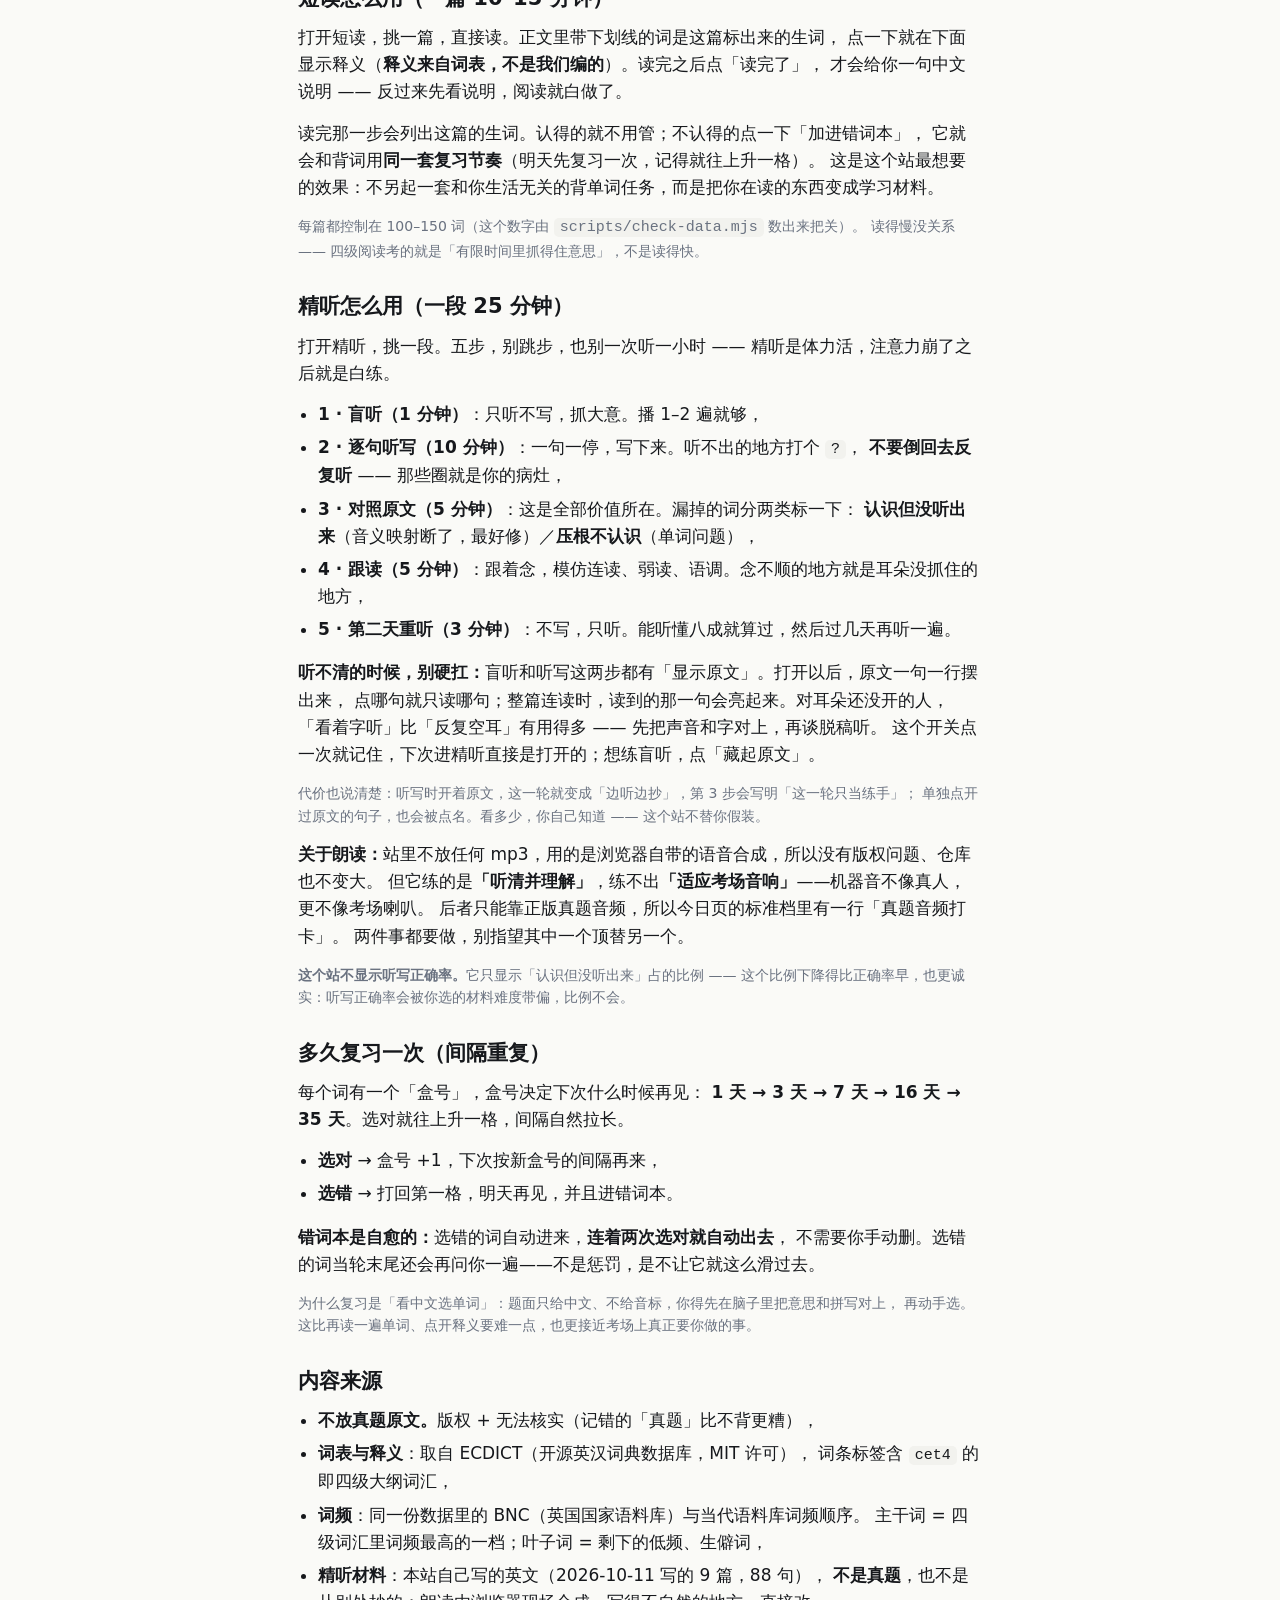
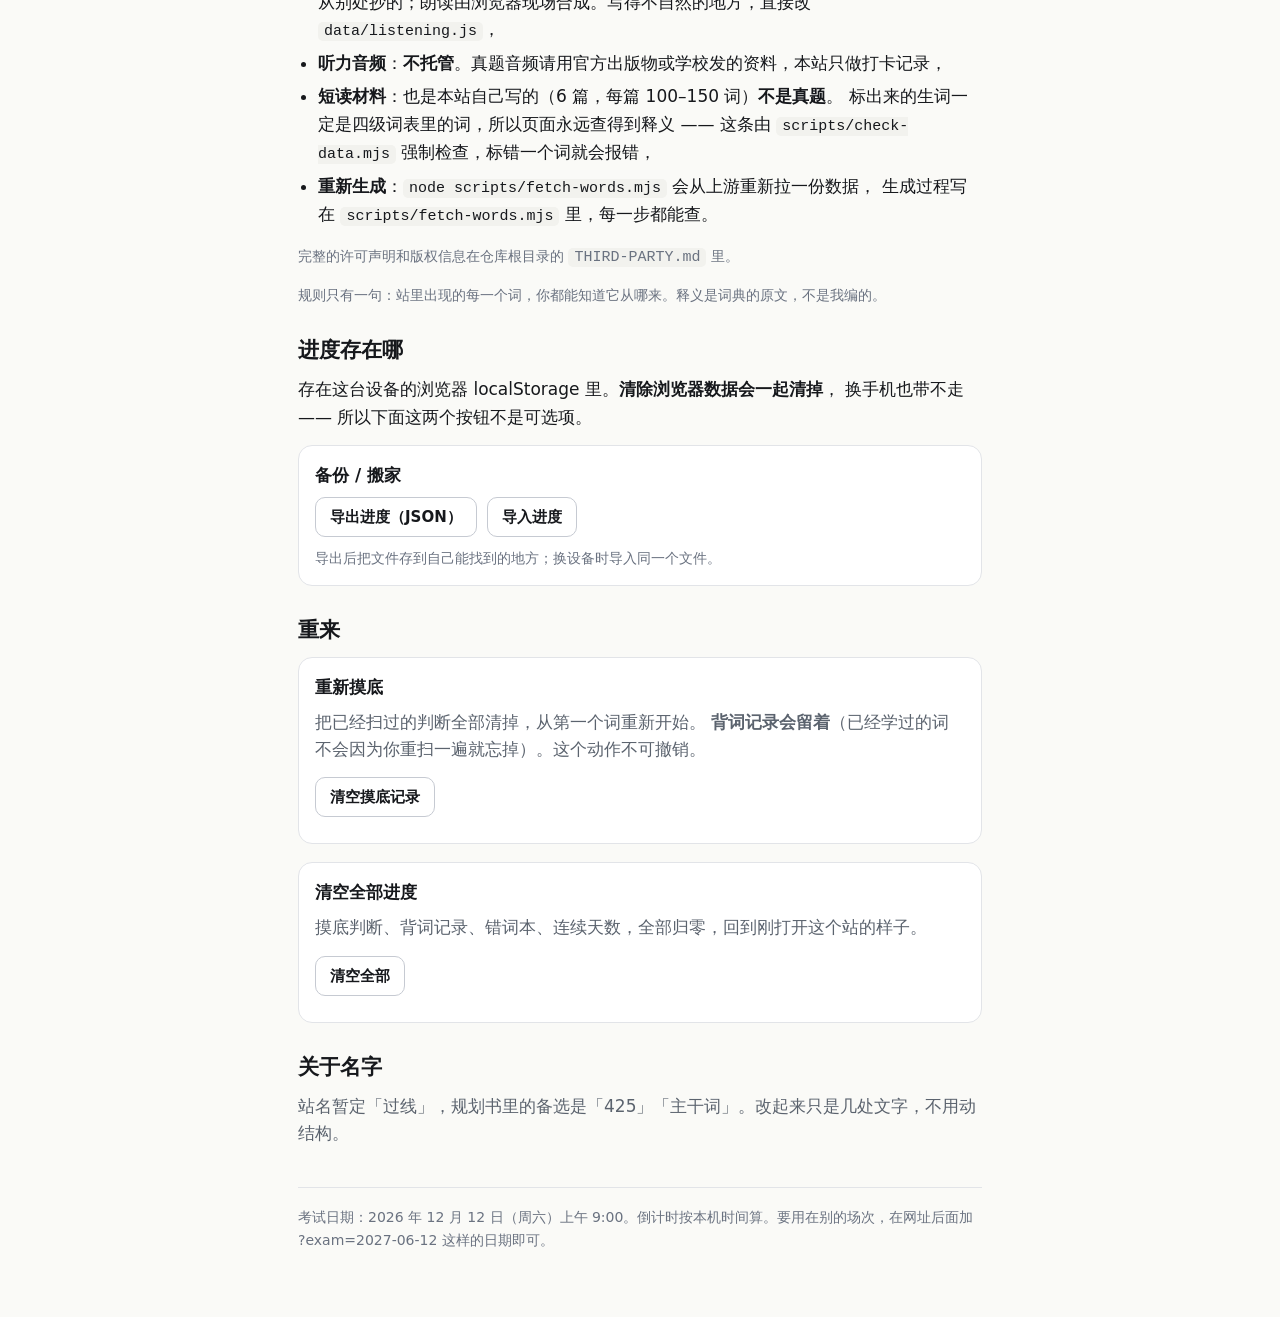
==== commit f0d18be4: "背词改成四选一：新词看单词选中文，复习看中文选单词" ====
--- a/about.html
+++ b/about.html
@@ -33,7 +33,7 @@
     <ul>
       <li><b>今日</b>：每天打开先看这一页。今天要背几个新词、复习几个词，一屏说清；</li>
       <li><b>摸底</b>：把主干词快速扫一遍，只判断「认识 / 不认识」。扫完才知道你真正的起点，</li>
-      <li><b>背词</b>：新词直接给释义，问「记住了 / 还不熟」；复习先只给单词，自己回忆再对答案；</li>
+      <li><b>背词</b>：新词看单词、四选一挑中文意思；复习反过来，看中文意思挑单词；答错的词当轮末尾再来一遍，</li>
       <li><b>词表</b>：主干词 + 叶子词，按词频分层，可以按「不认识」筛出来单独看，</li>
       <li><b>精听</b>：一段自产短文 + 浏览器朗读，五步走完：盲听 → 逐句听写 → 对照原文 → 跟读 → 第二天重听，</li>
       <li><b>短读</b>：100–150 词的自产短文，带下划线的生词点一下就有释义；读完再对一句中文说明，</li>
@@ -139,20 +139,19 @@
     <h2>多久复习一次（间隔重复）</h2>
     <p>
       每个词有一个「盒号」，盒号决定下次什么时候再见：
-      <b>1 天 → 3 天 → 7 天 → 16 天 → 35 天</b>。答对就往上升一格，间隔自然拉长。
-    </p>
-    <ul>
-      <li><b>记得</b> → 盒号 +1，下次按新盒号的间隔再来，</li>
-      <li><b>有点模糊</b> → 盒号 −1，明天再见，并且进错词本，</li>
-      <li><b>忘了</b> → 打回第一格，明天再见，并且进错词本。</li>
-    </ul>
-    <p>
-      <b>错词本是自愈的：</b>背错的词自动进来，<b>连着两次「记得」就自动出去</b>，
-      不需要你手动删。背错的词当轮末尾还会再问你一遍——不是惩罚，是不让它就这么滑过去。
-    </p>
-    <p class="faint">
-      为什么复习要「先自己想一遍再看答案」：一上来就看见释义，等于没考。
-      这是间隔重复能起作用的前提，所以复习卡片一开始只有单词。
+      <b>1 天 → 3 天 → 7 天 → 16 天 → 35 天</b>。选对就往上升一格，间隔自然拉长。
+    </p>
+    <ul>
+      <li><b>选对</b> → 盒号 +1，下次按新盒号的间隔再来，</li>
+      <li><b>选错</b> → 打回第一格，明天再见，并且进错词本。</li>
+    </ul>
+    <p>
+      <b>错词本是自愈的：</b>选错的词自动进来，<b>连着两次选对就自动出去</b>，
+      不需要你手动删。选错的词当轮末尾还会再问你一遍——不是惩罚，是不让它就这么滑过去。
+    </p>
+    <p class="faint">
+      为什么复习是「看中文选单词」：题面只给中文、不给音标，你得先在脑子里把意思和拼写对上，
+      再动手选。这比再读一遍单词、点开释义要难一点，也更接近考场上真正要你做的事。
     </p>
 
     <h2>内容来源</h2>
--- a/assets/style.css
+++ b/assets/style.css
@@ -297,6 +297,12 @@
 .stat b { display: block; font-size: 28px; line-height: 1.2; font-variant-numeric: tabular-nums; }
 .stat span { font-size: 14px; color: var(--text-faint); }
 
+/* 结束页是四个数字：窄屏排成 2×2，别三个一行再掉一个 */
+@media (max-width: 560px) {
+  .stats--finish { display: grid; grid-template-columns: 1fr 1fr; gap: 14px 22px; }
+  .stats--finish .stat { min-width: 0; }
+}
+
 /* ---------- 说明页 ---------- */
 
 .prose h2 { margin-top: 30px; }
@@ -354,6 +360,73 @@
 }
 
 .study-answer.is-hidden { border-top: 0; min-height: 8px; padding-top: 4px; margin-top: 8px; }
+
+/* ---------- 背词 · 四选一 ---------- */
+
+.study-kicker { color: var(--text-faint); font-size: 15px; margin: 2px 0 4px; }
+
+/* 复习的题面是中文，别用英文衬线体那套 56px 的字号 */
+.study-word--zh {
+  font-family: var(--font-sans);
+  font-size: clamp(26px, 8vw, 36px);
+  line-height: 1.4;
+  letter-spacing: 0;
+  margin: 8px 0 4px;
+}
+
+.choices { display: flex; flex-direction: column; gap: 10px; margin-top: 18px; }
+
+.choice {
+  display: flex;
+  align-items: center;
+  gap: 12px;
+  width: 100%;
+  min-height: 56px;
+  padding: 11px 14px;
+  text-align: left;
+  border: 1px solid var(--line-strong);
+  border-radius: var(--radius);
+  background: var(--surface);
+  color: var(--text);
+  font-size: 17px;
+  line-height: 1.45;
+}
+
+.choice:hover:not([disabled]) { border-color: var(--text-muted); background: var(--surface-2); }
+
+.choice-key {
+  flex: 0 0 auto;
+  width: 26px;
+  height: 26px;
+  border: 1px solid var(--line-strong);
+  border-radius: 999px;
+  display: inline-flex;
+  align-items: center;
+  justify-content: center;
+  font-size: 13px;
+  font-weight: 600;
+  color: var(--text-muted);
+}
+
+.choice-text { flex: 1 1 auto; min-width: 0; word-break: break-word; }
+.choice--en .choice-text { font-family: var(--font-en); font-size: 20px; }
+.choice-flag { flex: 0 0 auto; font-weight: 700; }
+
+.choice.is-right { border-color: var(--ok); background: var(--ok-soft); }
+.choice.is-right .choice-key { border-color: var(--ok); color: var(--ok); }
+.choice.is-right .choice-flag { color: var(--ok); }
+
+.choice.is-wrong { border-color: var(--no); background: var(--no-soft); }
+.choice.is-wrong .choice-key { border-color: var(--no); color: var(--no); }
+.choice.is-wrong .choice-flag { color: var(--no); }
+
+.choice[disabled] { cursor: default; opacity: 1; }
+/* 答完之后，没选的那些退到后面去，别和答案抢注意力 */
+.choice[disabled]:not(.is-right):not(.is-wrong) { opacity: .5; }
+
+.study-feedback { min-height: 28px; margin-top: 14px; font-size: 17px; line-height: 1.5; }
+.study-feedback.is-ok { color: var(--ok); }
+.study-feedback.is-no { color: var(--no); }
 
 /* ---------- 进度页的近日条 ---------- */
 
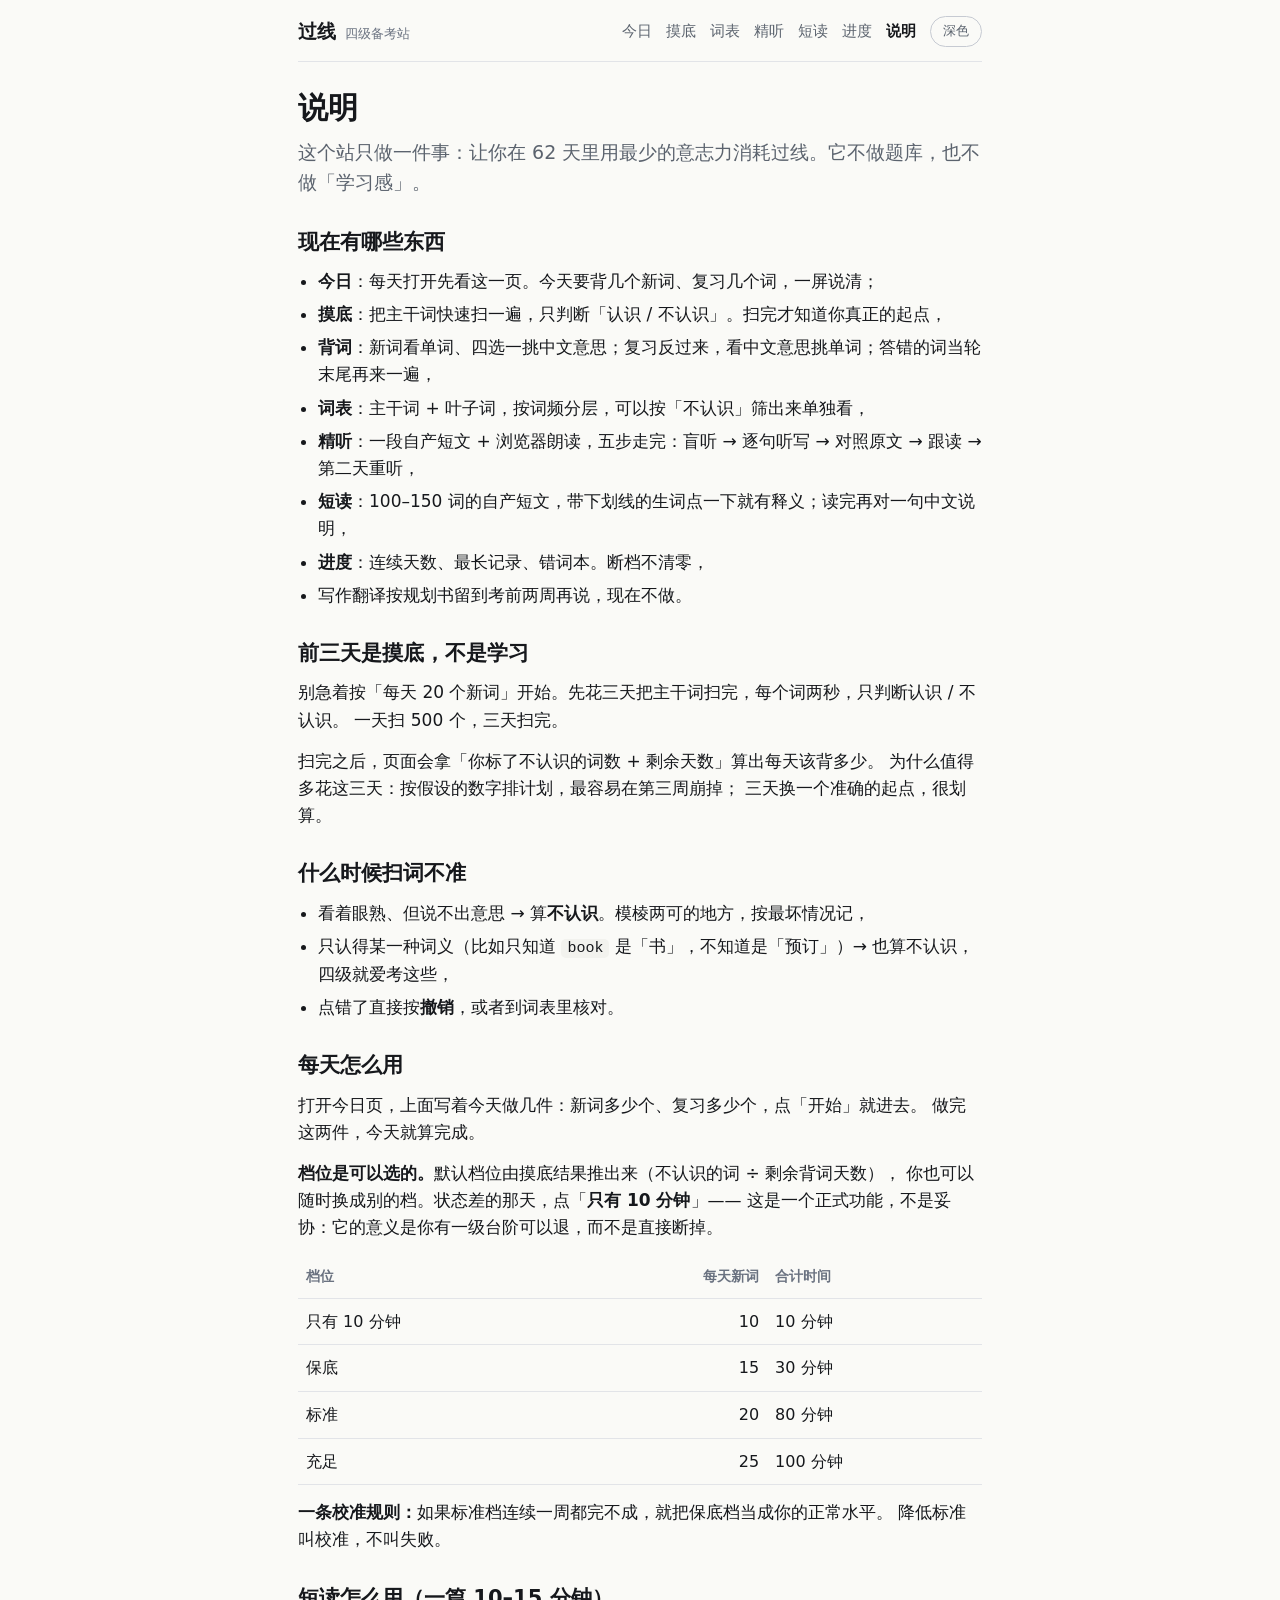
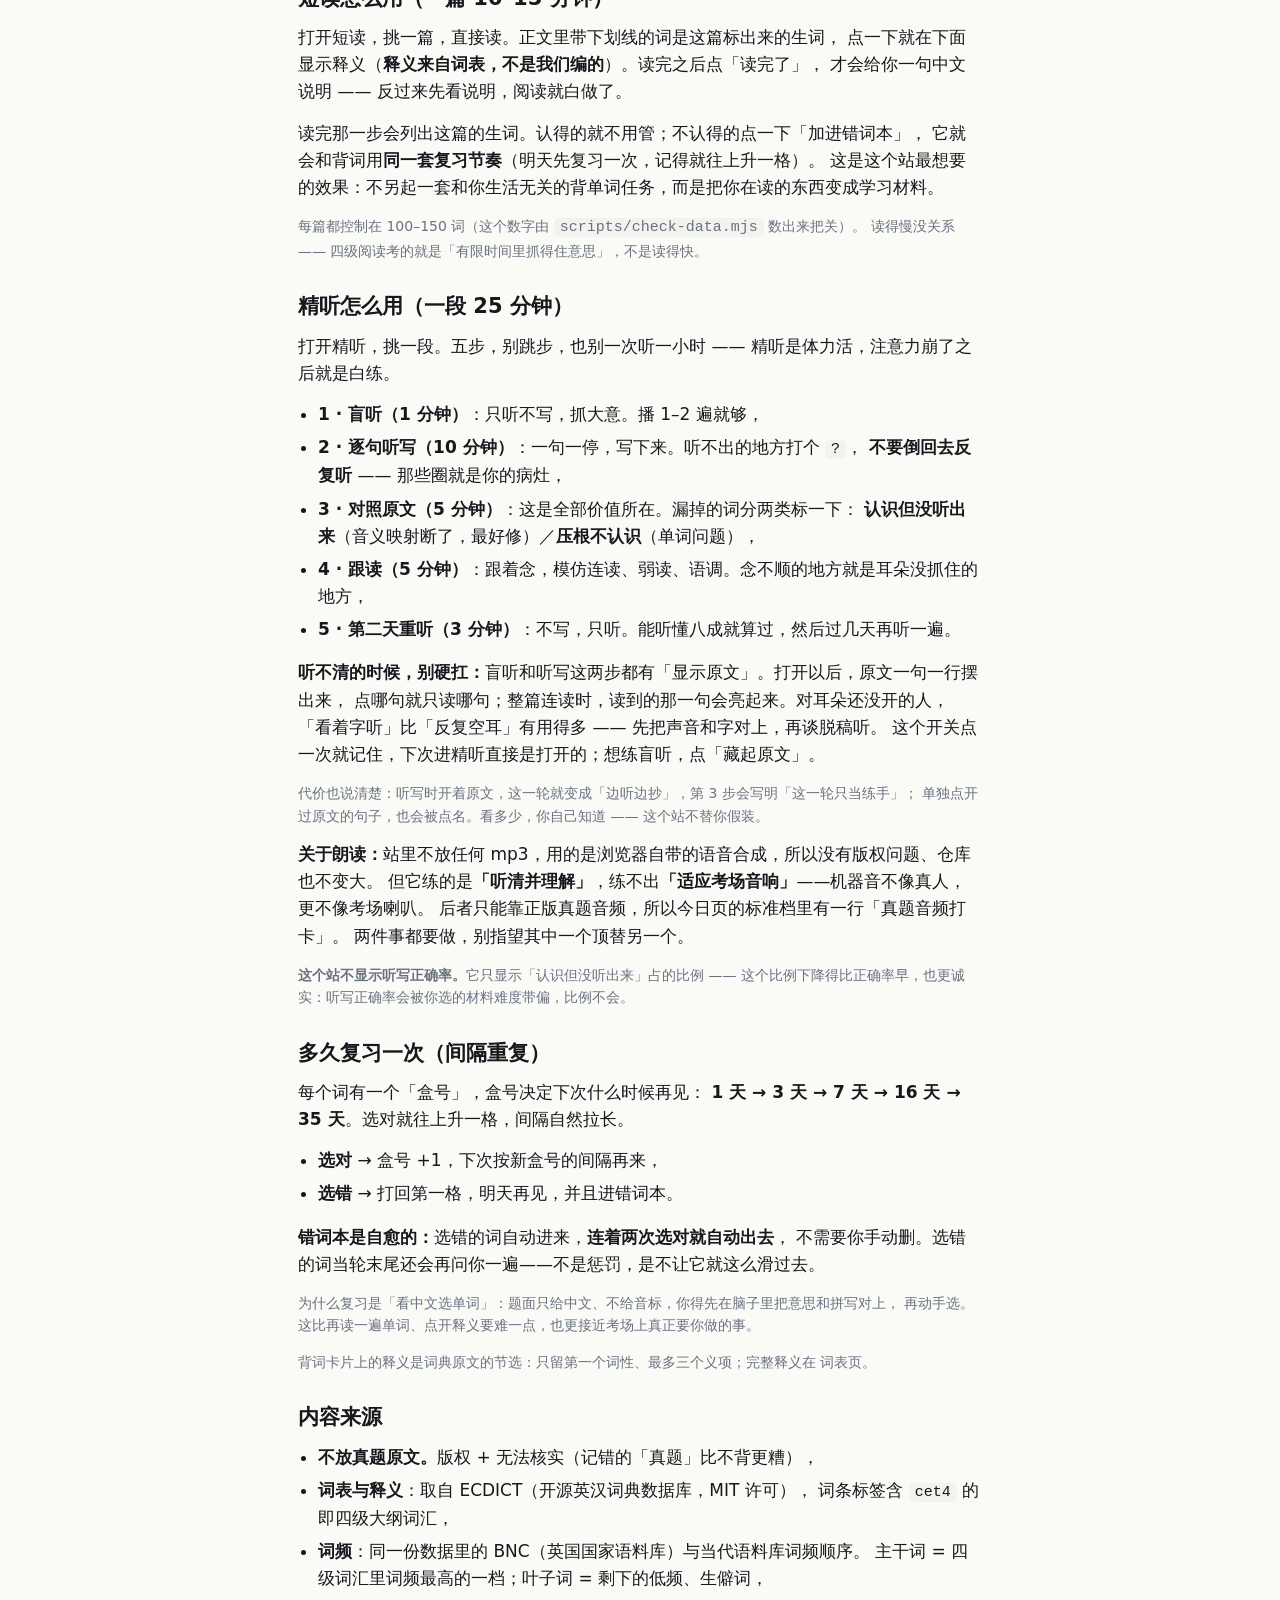
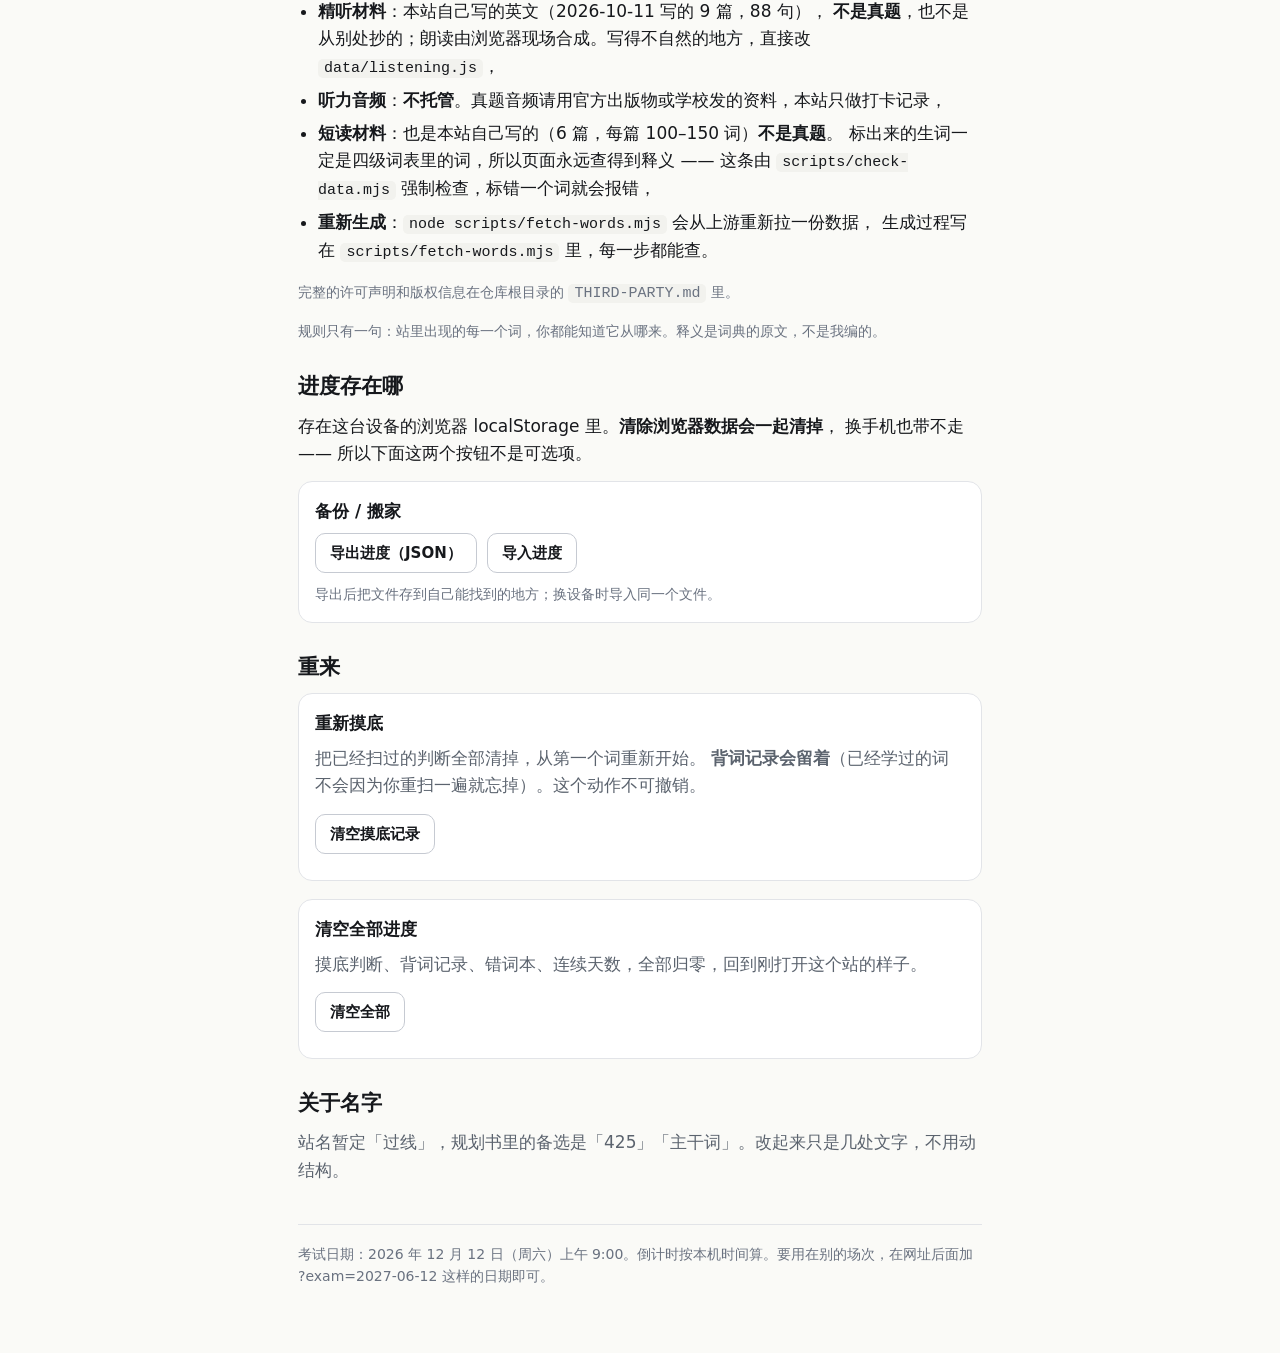
==== commit 0853aa51: "说明页补一句：背词选项是词典释义的节选，完整释义在词表" ====
--- a/about.html
+++ b/about.html
@@ -153,6 +153,10 @@
       为什么复习是「看中文选单词」：题面只给中文、不给音标，你得先在脑子里把意思和拼写对上，
       再动手选。这比再读一遍单词、点开释义要难一点，也更接近考场上真正要你做的事。
     </p>
+    <p class="faint">
+      背词卡片上的释义是词典原文的节选：只留第一个词性、最多三个义项；完整释义在
+      <a href="words.html">词表</a>页。
+    </p>
 
     <h2>内容来源</h2>
     <ul>
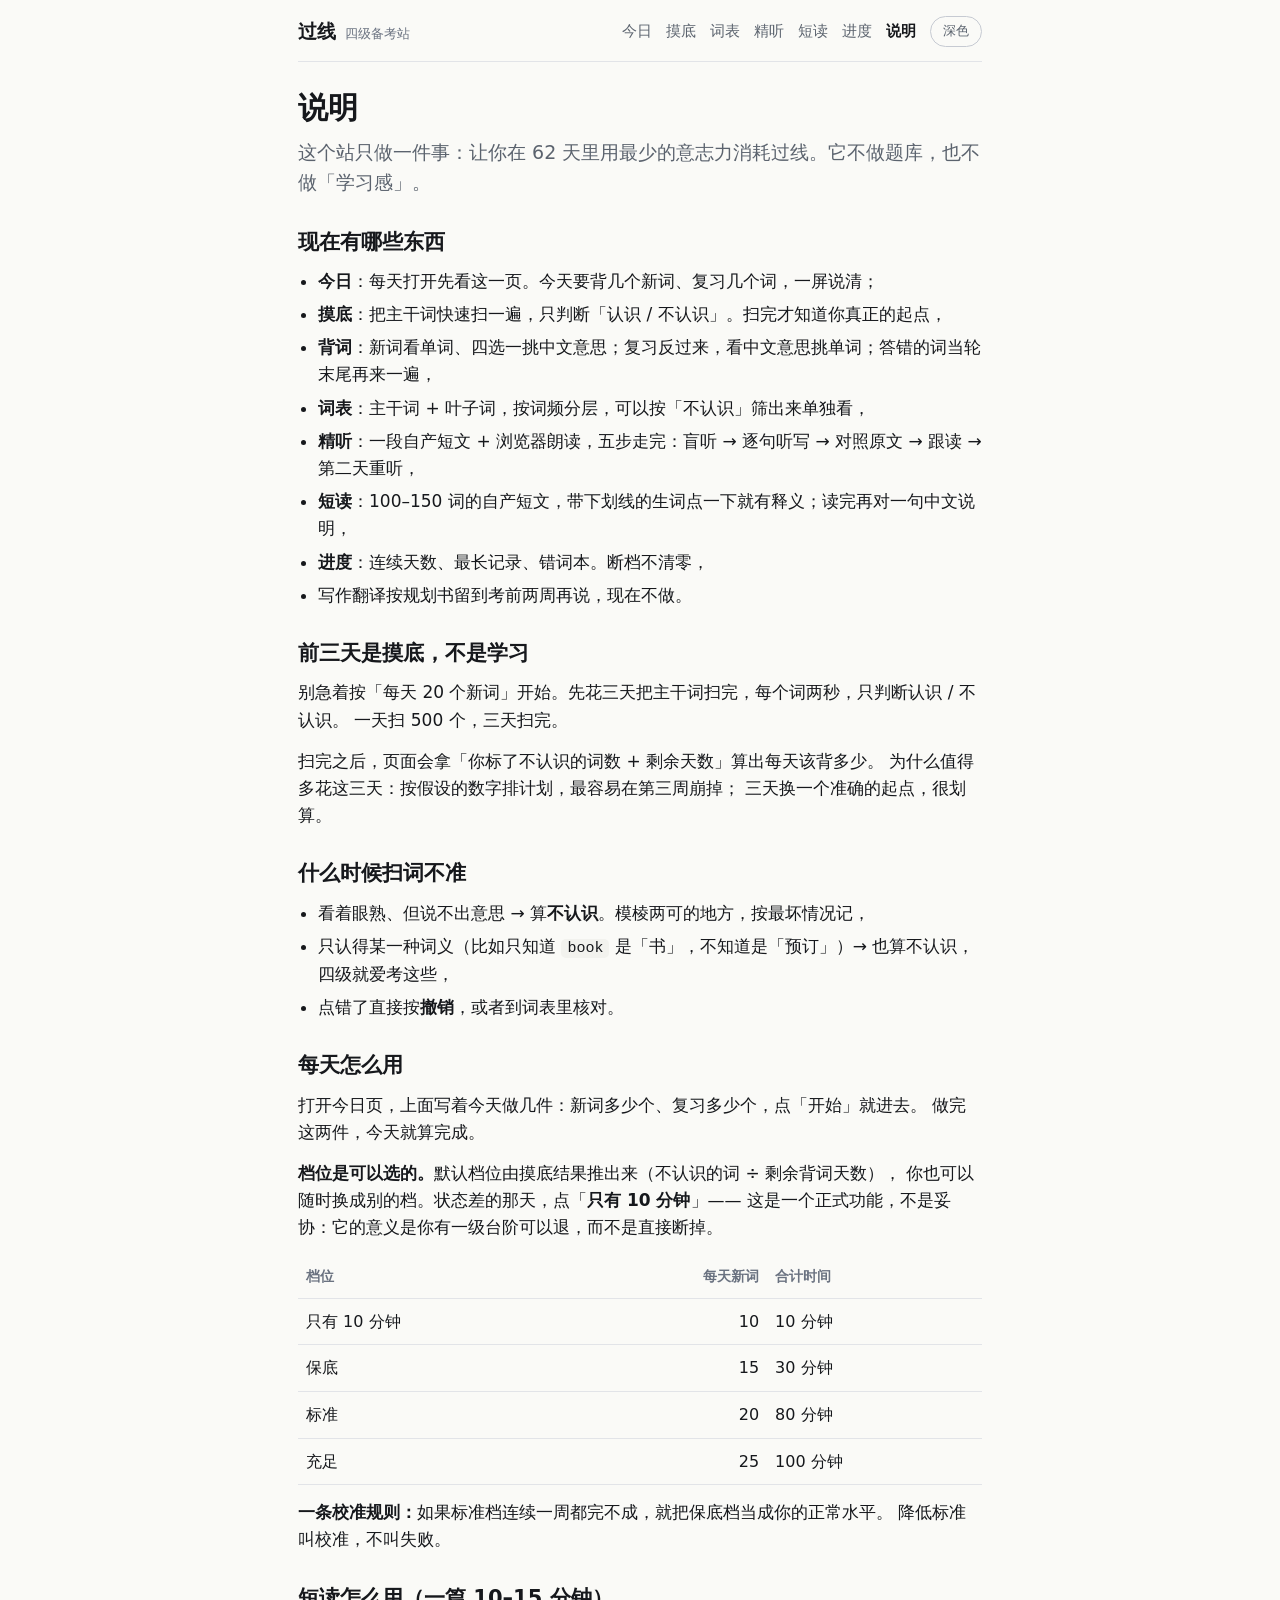
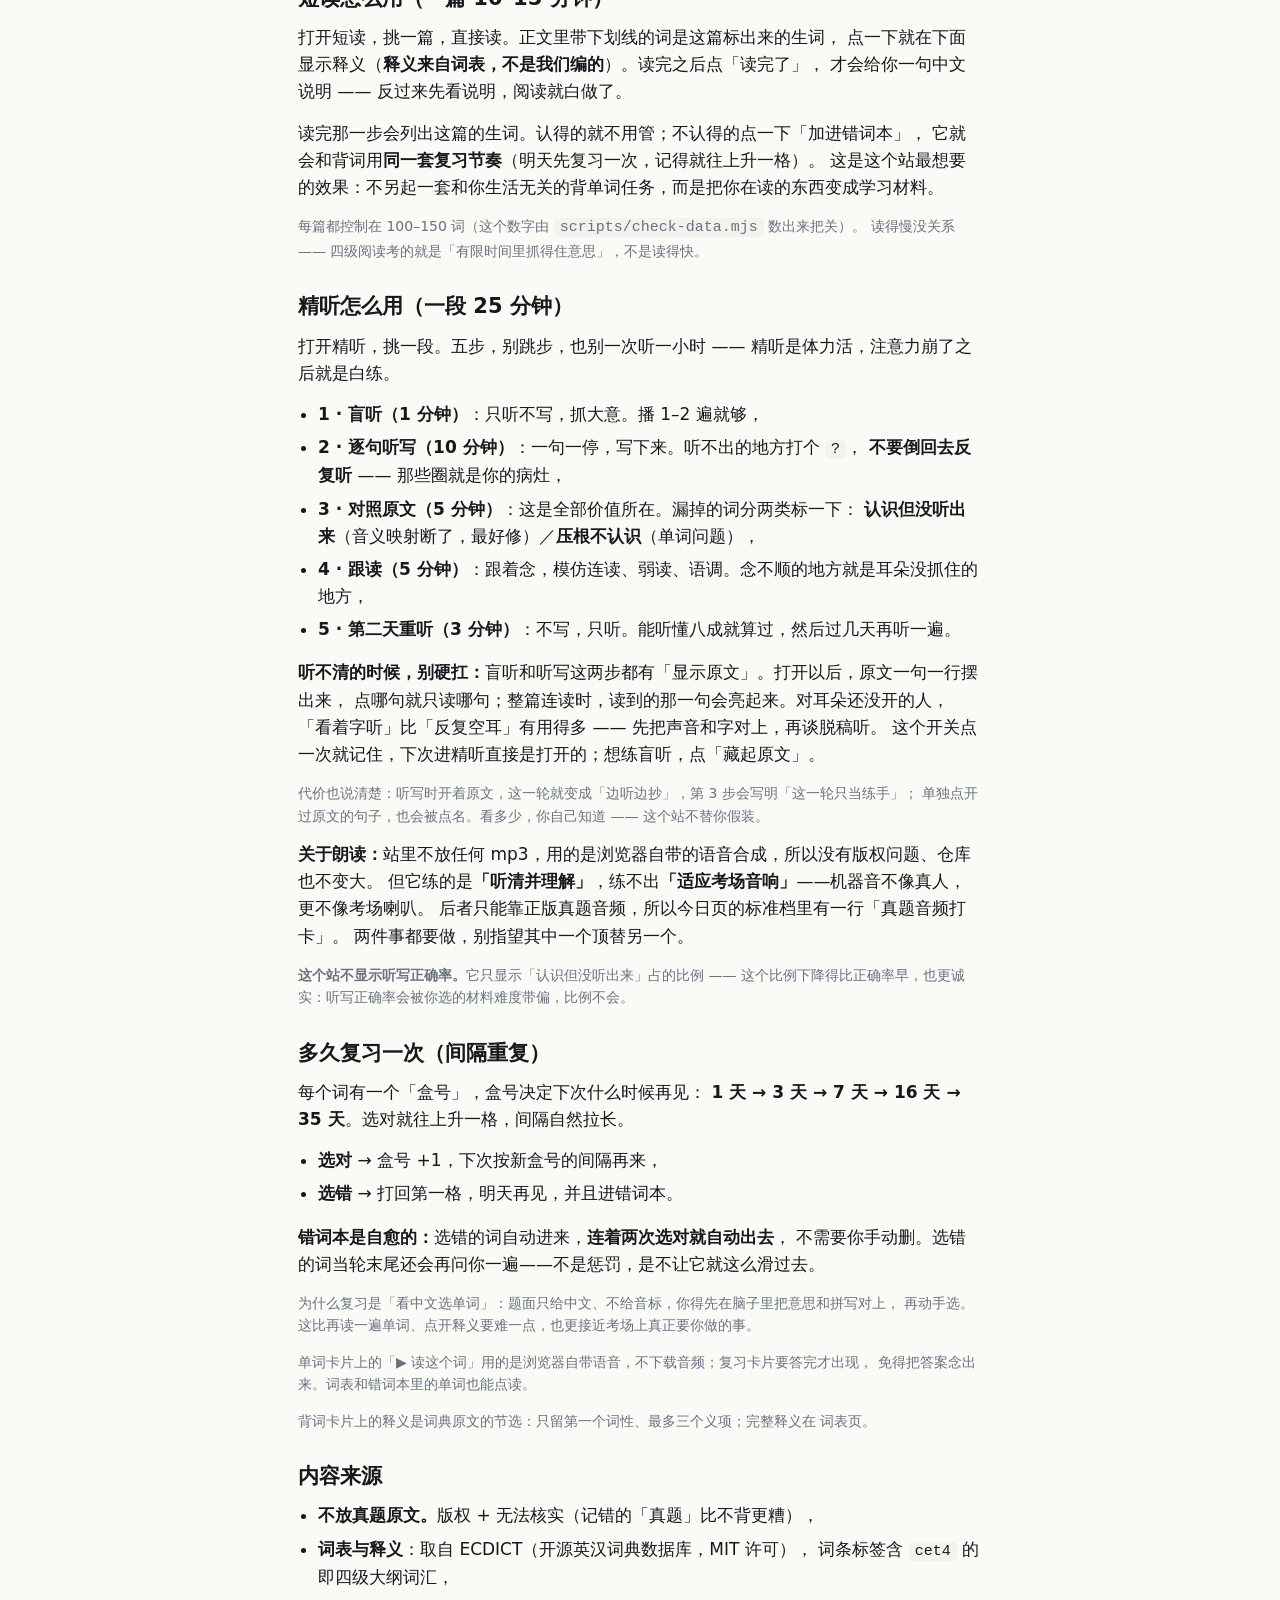
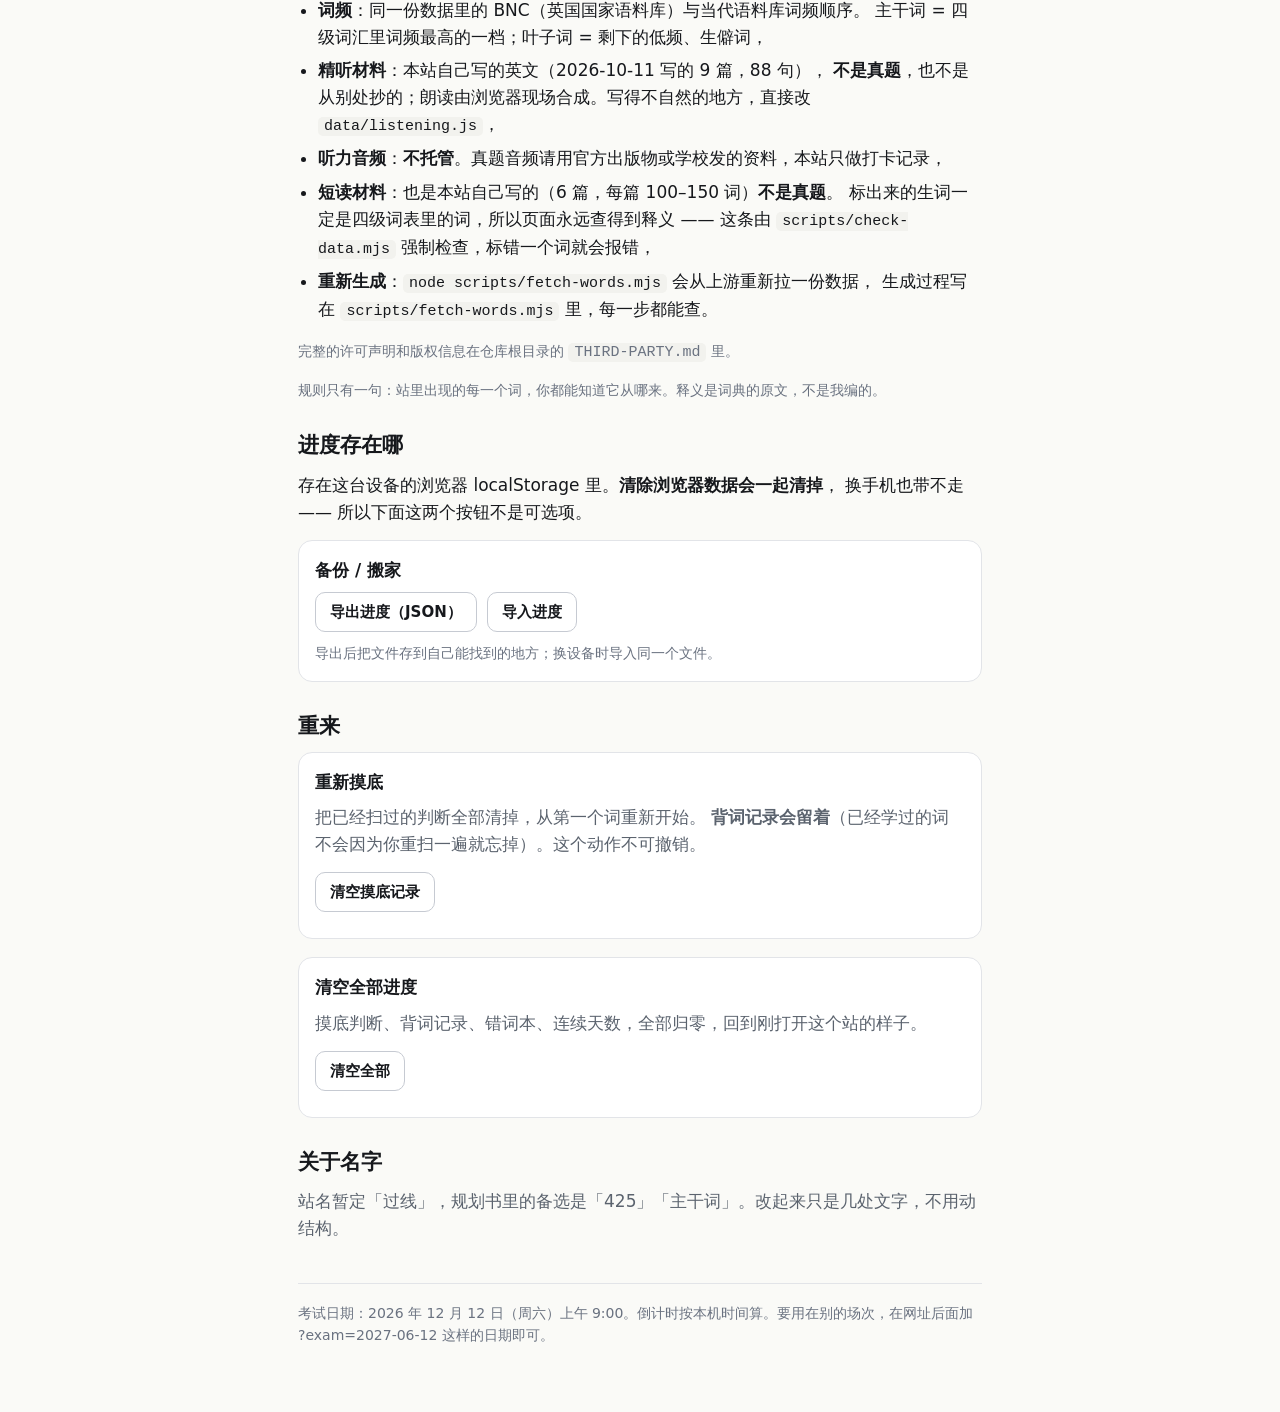
==== commit 905dfaf7: "单词可点读；干扰项按同词性与近词频挑；修复摸底小结页方向键误判" ====
--- a/about.html
+++ b/about.html
@@ -154,6 +154,10 @@
       再动手选。这比再读一遍单词、点开释义要难一点，也更接近考场上真正要你做的事。
     </p>
     <p class="faint">
+      单词卡片上的「▶ 读这个词」用的是浏览器自带语音，不下载音频；复习卡片要答完才出现，
+      免得把答案念出来。词表和错词本里的单词也能点读。
+    </p>
+    <p class="faint">
       背词卡片上的释义是词典原文的节选：只留第一个词性、最多三个义项；完整释义在
       <a href="words.html">词表</a>页。
     </p>
--- a/assets/style.css
+++ b/assets/style.css
@@ -275,6 +275,12 @@
   word-break: break-word;
 }
 
+/* 词表 / 错词本里的单词本身就是「点一下读」的按钮 */
+.row-say { text-align: left; padding: 0; cursor: pointer; }
+.row-say:hover { color: var(--accent); }
+.say-mark { font-size: 11px; color: var(--text-faint); margin-left: 6px; vertical-align: 2px; }
+.row-say:hover .say-mark { color: var(--accent); }
+
 .row-body { flex: 1; min-width: 0; }
 .row-phon { color: var(--text-faint); font-size: 14px; }
 .row-zh { color: var(--text); font-size: 16px; }
@@ -373,6 +379,10 @@
   letter-spacing: 0;
   margin: 8px 0 4px;
 }
+
+/* 单词发音：看起来像一条文字按钮，点一下才读，不自动出声 */
+.study-say { margin: 0 0 2px; }
+.say-btn { padding-left: 2px; align-self: flex-start; }
 
 .choices { display: flex; flex-direction: column; gap: 10px; margin-top: 18px; }
 
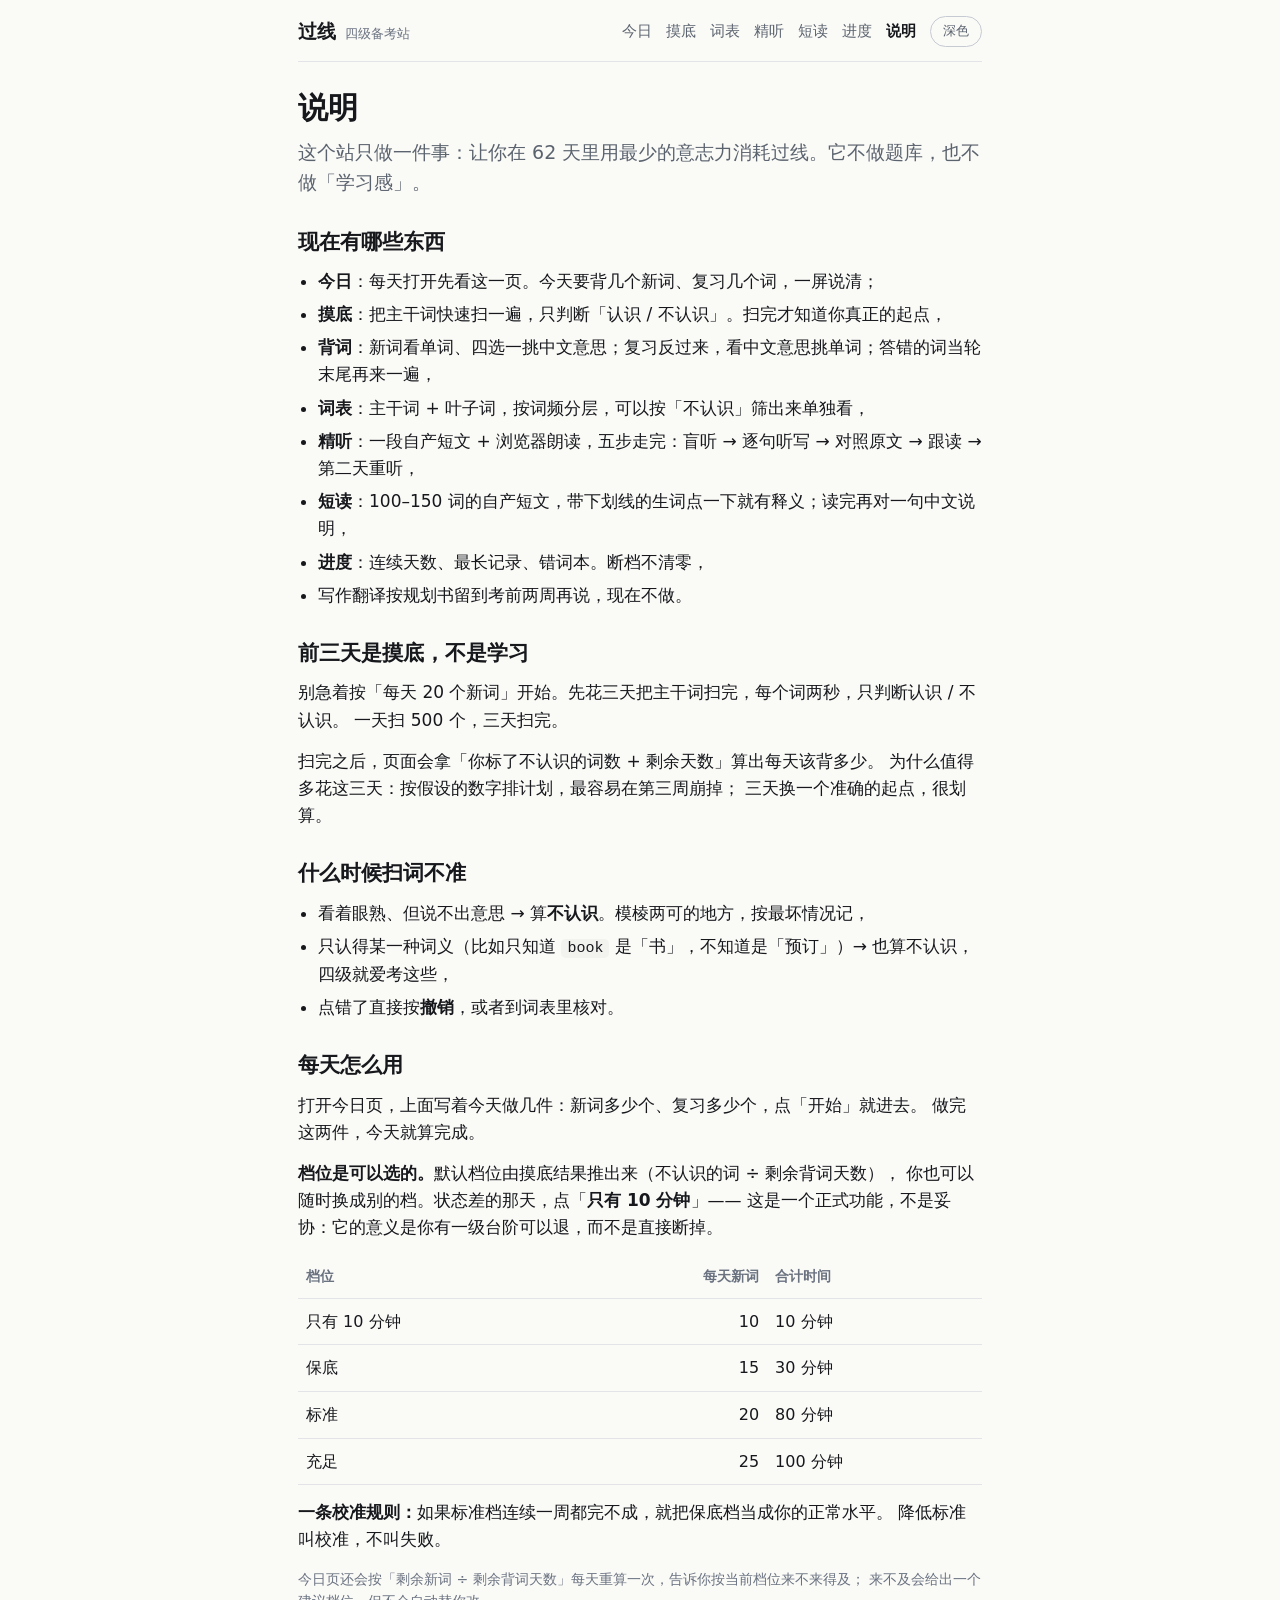
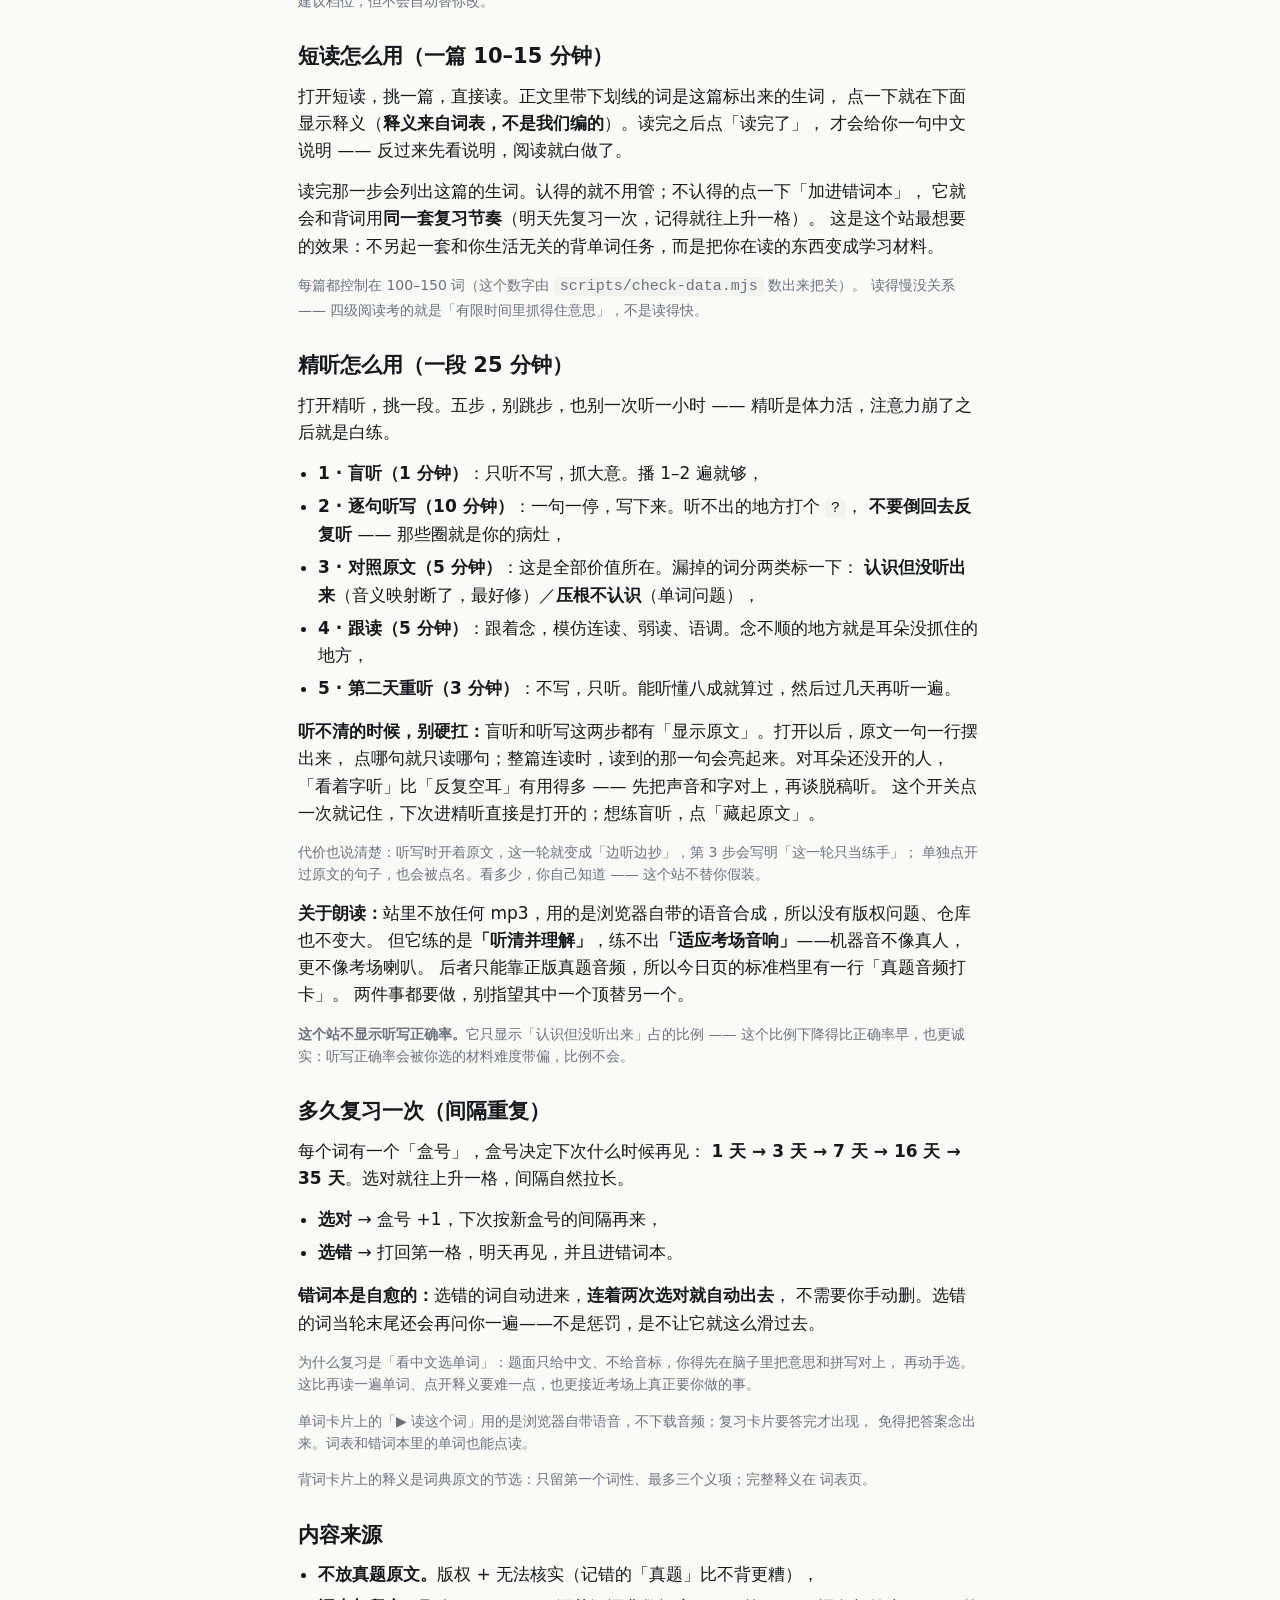
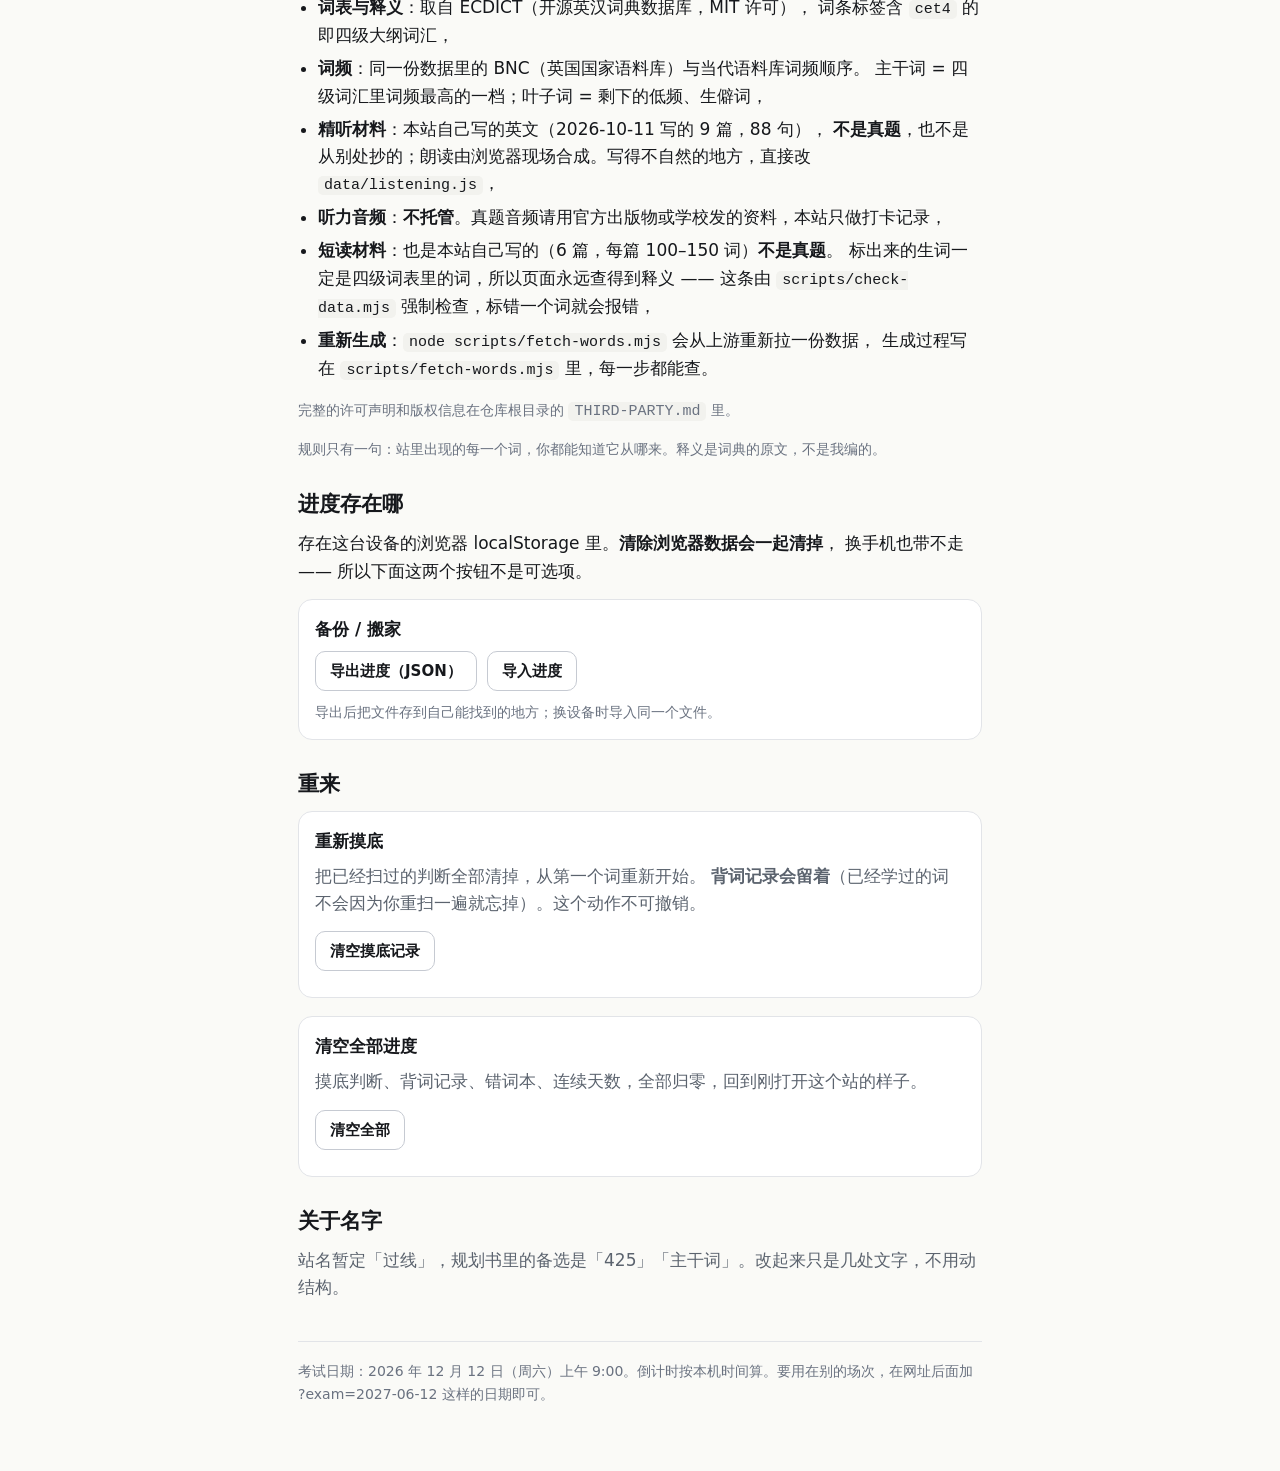
==== commit 8e7d1215: "今日页按剩余词数和天数重算额度，提示来不来得及并建议调档" ====
--- a/about.html
+++ b/about.html
@@ -84,6 +84,10 @@
       <b>一条校准规则：</b>如果标准档连续一周都完不成，就把保底档当成你的正常水平。
       降低标准叫校准，不叫失败。
     </p>
+    <p class="faint">
+      今日页还会按「剩余新词 ÷ 剩余背词天数」每天重算一次，告诉你按当前档位来不来得及；
+      来不及会给出一个建议档位，但不会自动替你改。
+    </p>
 
     <h2>短读怎么用（一篇 10–15 分钟）</h2>
     <p>
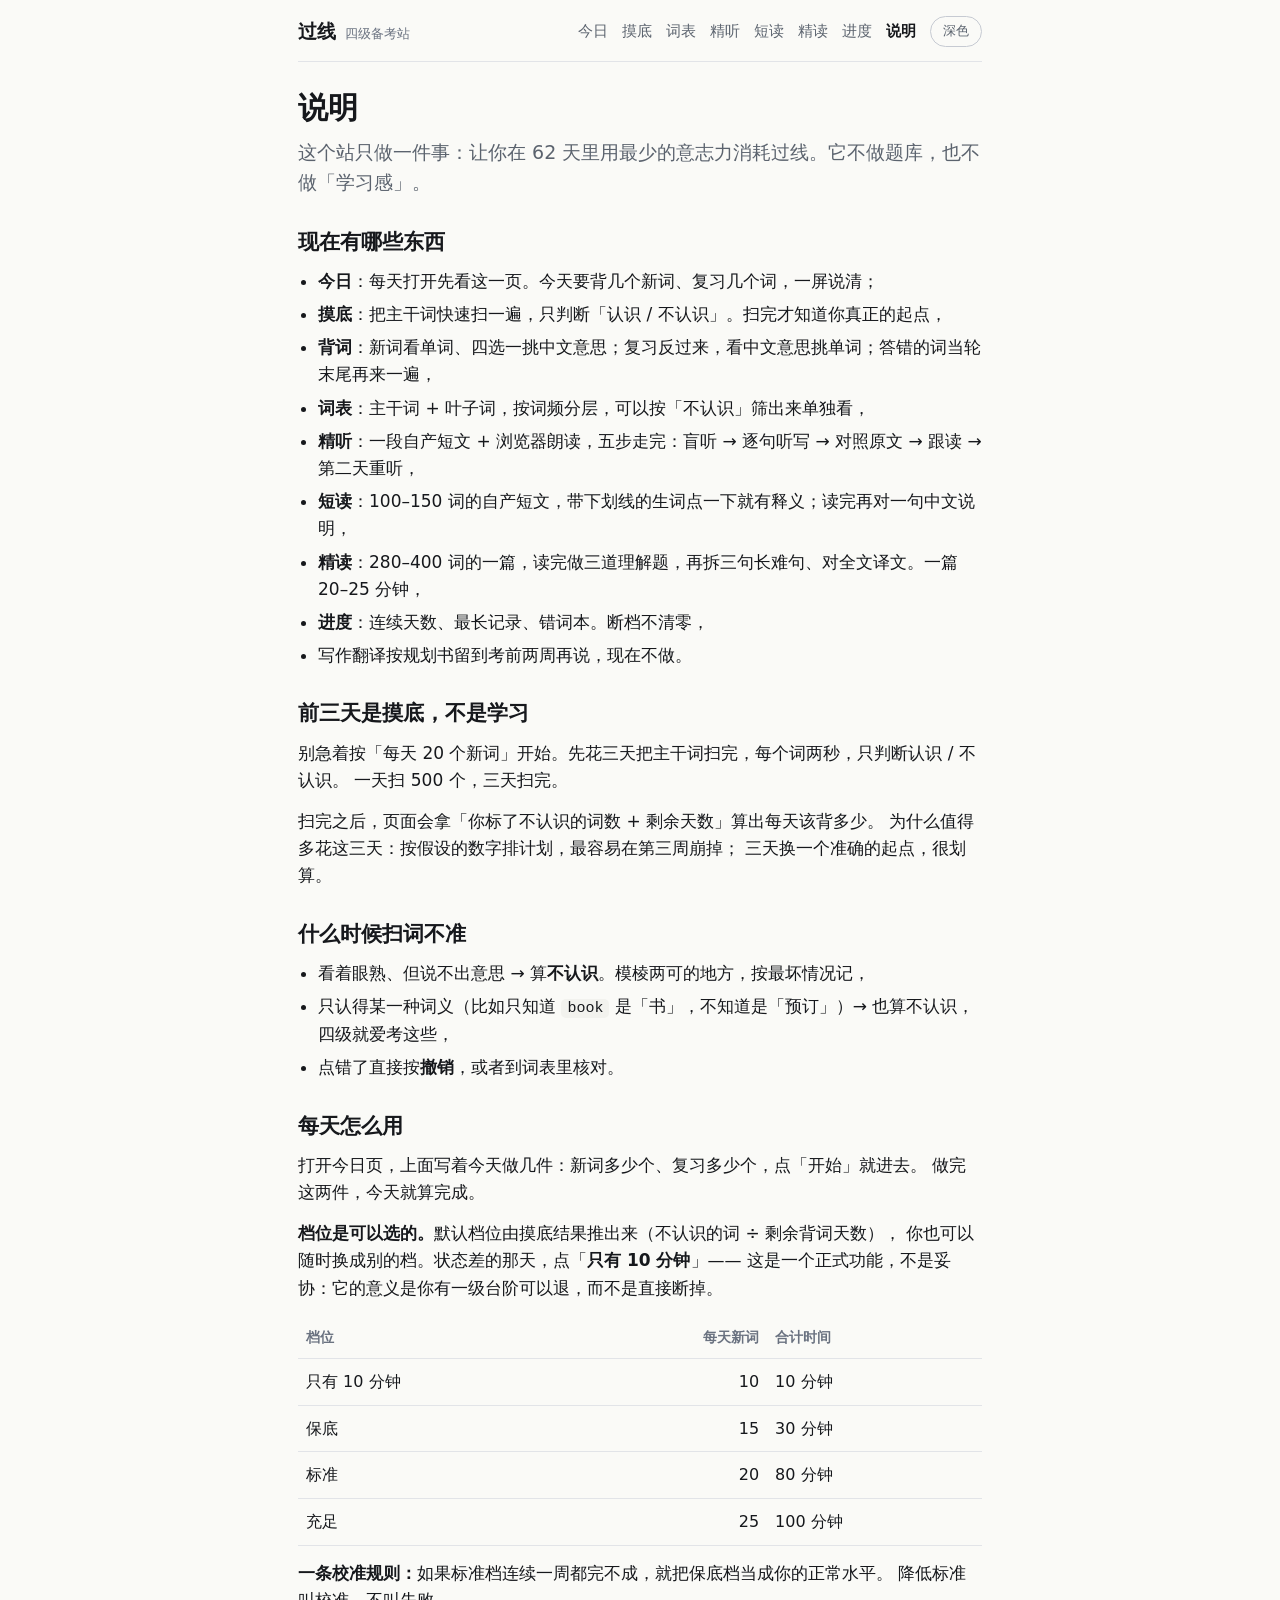
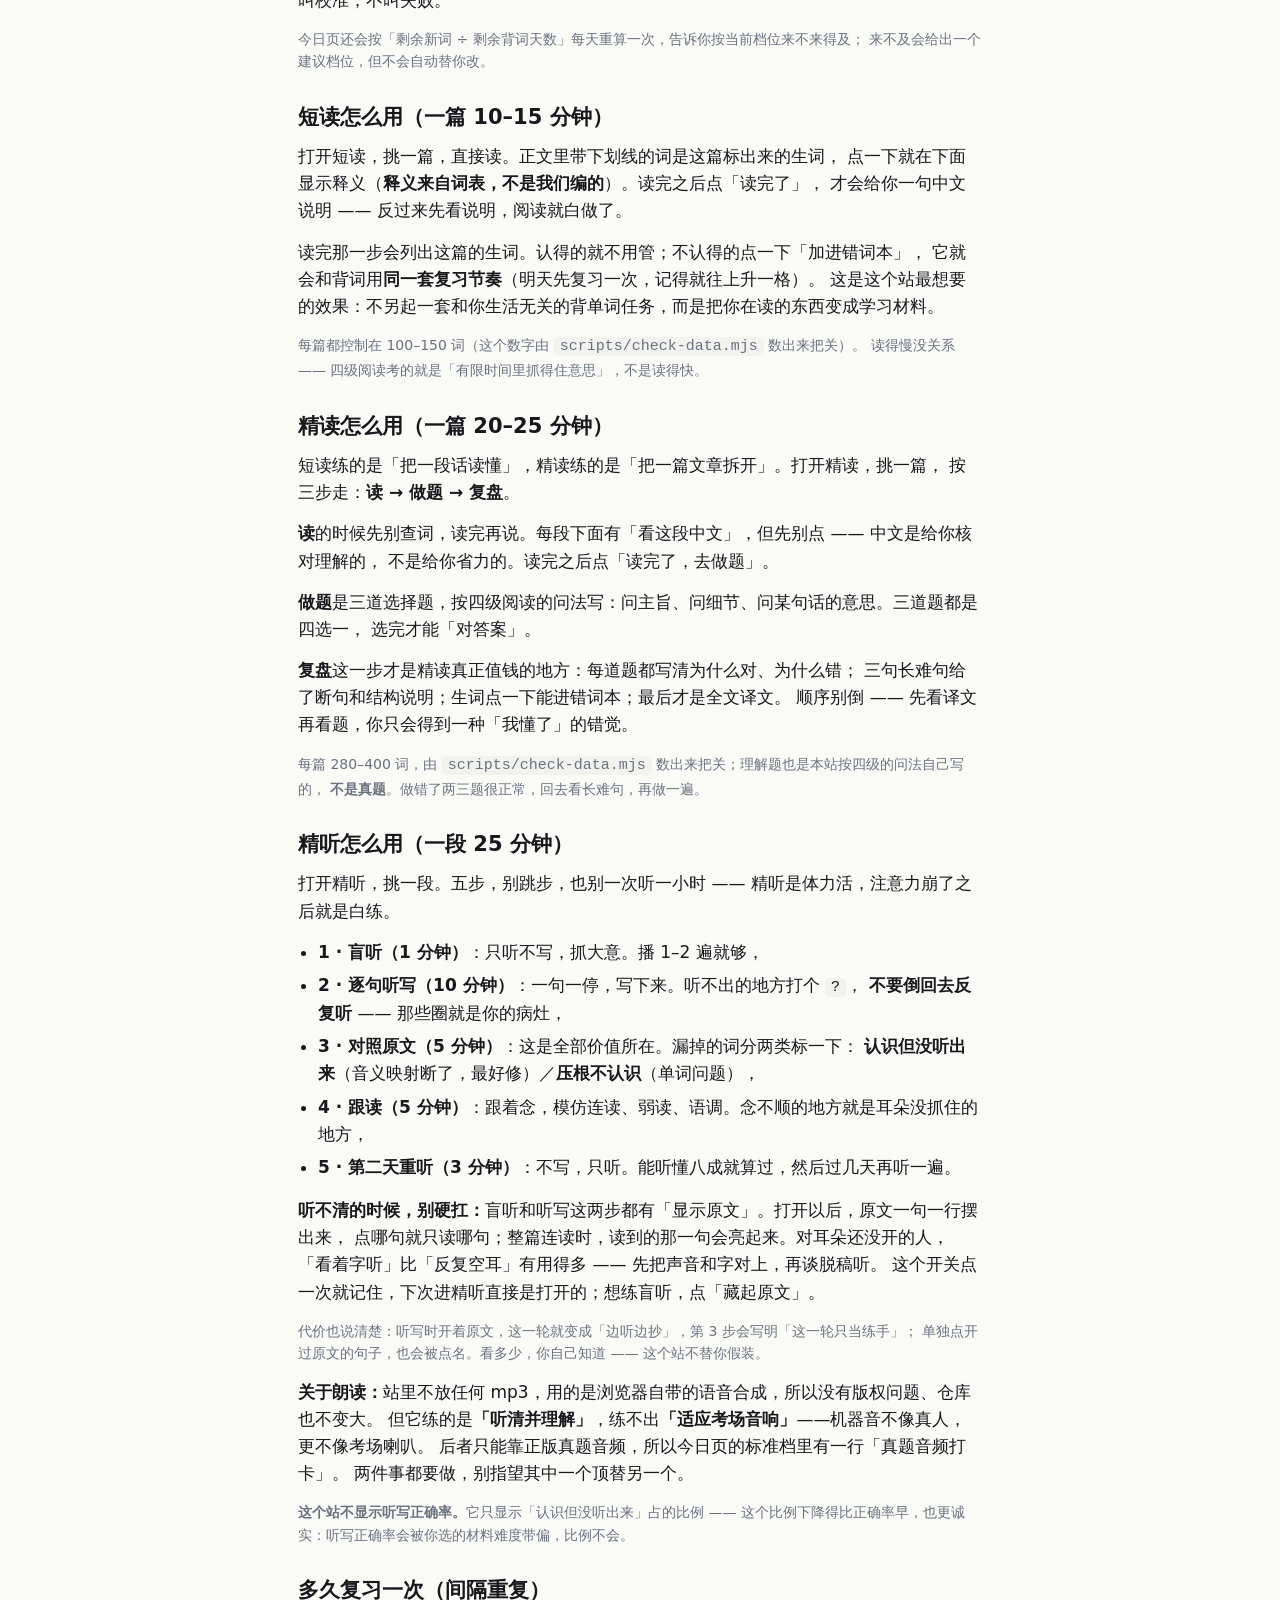
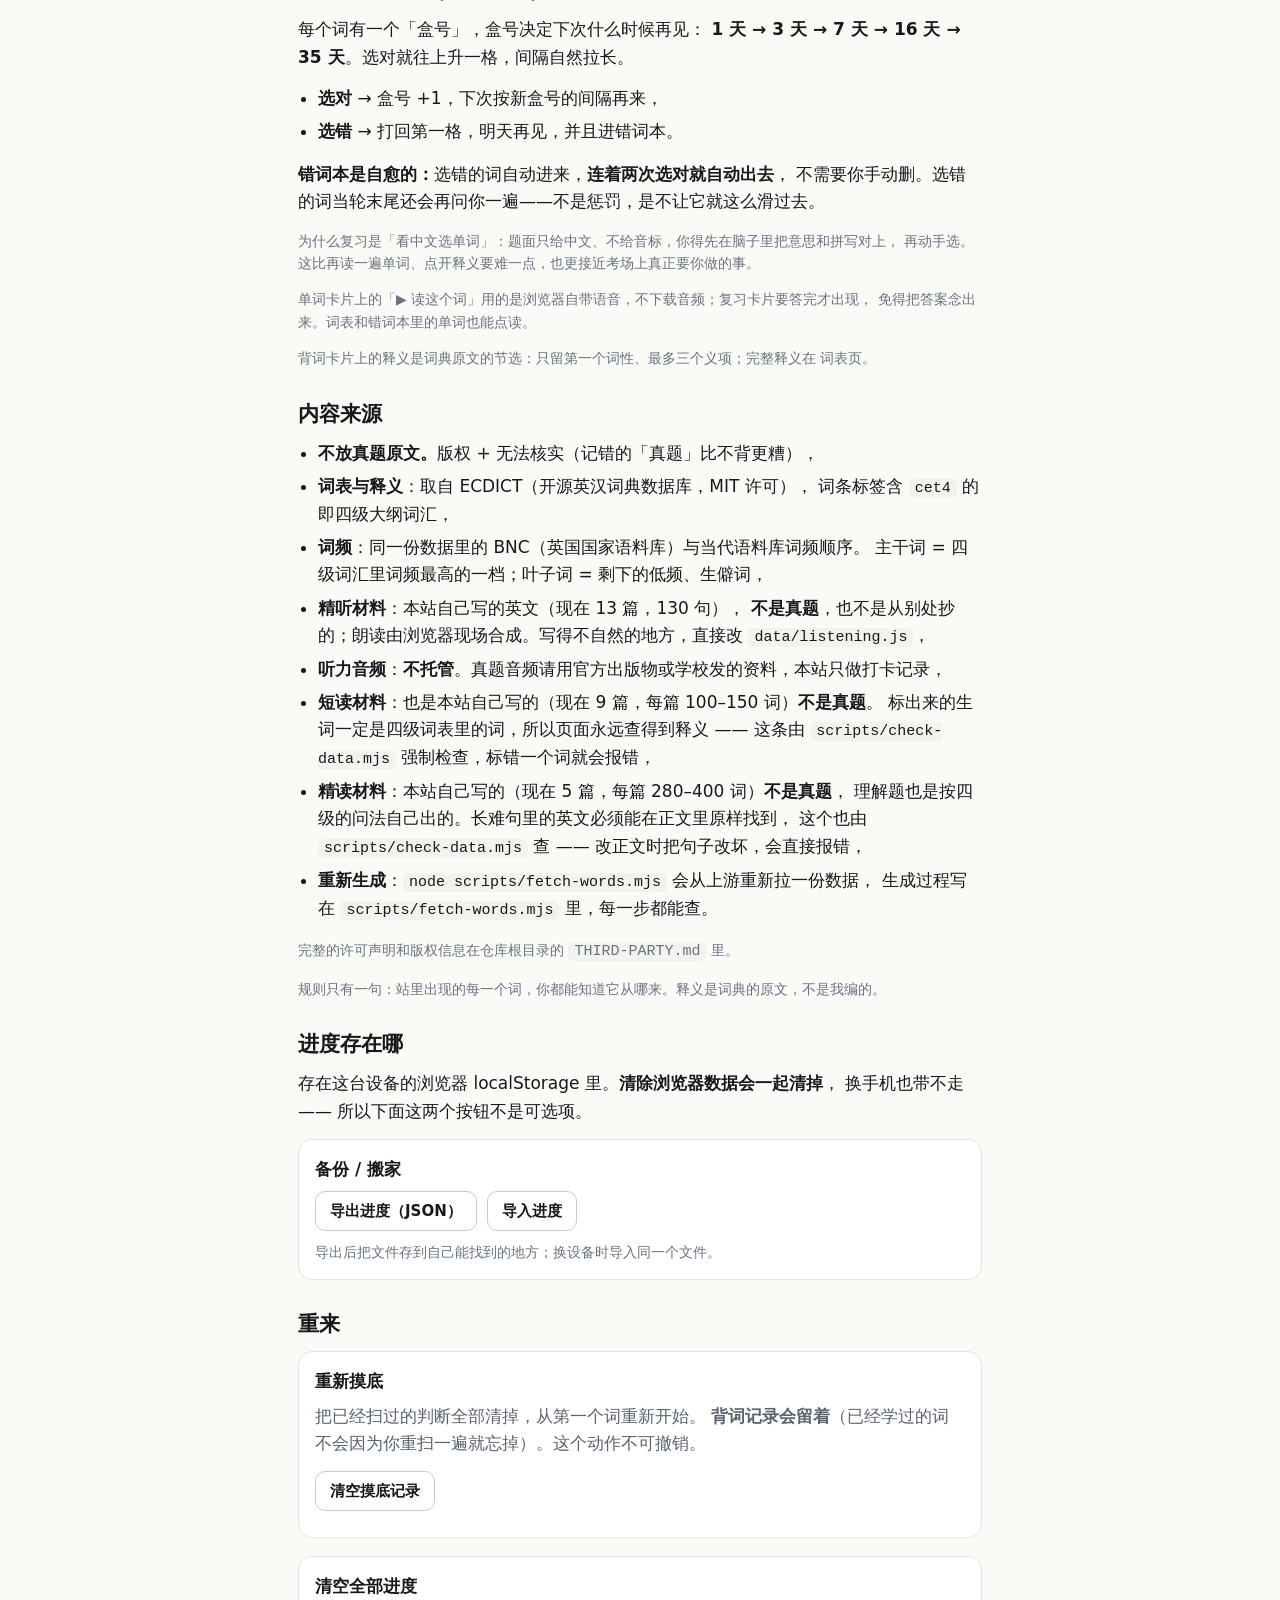
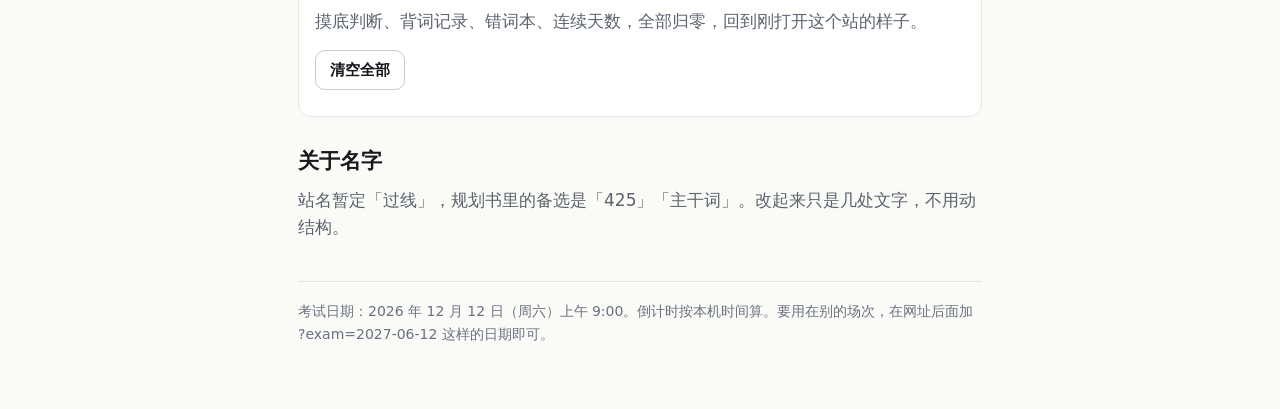
==== commit a4008329: "阶段 5：精读（5 篇长文 + 3 道理解题 + 长难句拆解 + 段落译文） - data/intensive.js：5 篇自产长文，每篇 280–400 词，带段落译文、3 句长难句拆解、3 道理解" ====
--- a/about.html
+++ b/about.html
@@ -3,6 +3,7 @@
 <head>
 <meta charset="utf-8">
 <meta name="viewport" content="width=device-width, initial-scale=1">
+<meta name="description" content="这个站只做一件事：在 62 天里用最少的意志力消耗过线。它不做题库，也不做「学习感」。">
 <title>说明 · 过线</title>
 <script src="assets/theme-boot.js"></script>
 <link rel="icon" href="favicon.svg">
@@ -19,6 +20,7 @@
       <a href="words.html">词表</a>
       <a href="listening.html">精听</a>
       <a href="reading.html">短读</a>
+      <a href="intensive.html">精读</a>
       <a href="progress.html">进度</a>
       <a href="about.html">说明</a>
     </nav>
@@ -37,6 +39,7 @@
       <li><b>词表</b>：主干词 + 叶子词，按词频分层，可以按「不认识」筛出来单独看，</li>
       <li><b>精听</b>：一段自产短文 + 浏览器朗读，五步走完：盲听 → 逐句听写 → 对照原文 → 跟读 → 第二天重听，</li>
       <li><b>短读</b>：100–150 词的自产短文，带下划线的生词点一下就有释义；读完再对一句中文说明，</li>
+      <li><b>精读</b>：280–400 词的一篇，读完做三道理解题，再拆三句长难句、对全文译文。一篇 20–25 分钟，</li>
       <li><b>进度</b>：连续天数、最长记录、错词本。断档不清零，</li>
       <li>写作翻译按规划书留到考前两周再说，现在不做。</li>
     </ul>
@@ -105,6 +108,29 @@
       读得慢没关系 —— 四级阅读考的就是「有限时间里抓得住意思」，不是读得快。
     </p>
 
+    <h2>精读怎么用（一篇 20–25 分钟）</h2>
+    <p>
+      短读练的是「把一段话读懂」，精读练的是「把一篇文章拆开」。打开<a href="intensive.html">精读</a>，挑一篇，
+      按三步走：<b>读 → 做题 → 复盘</b>。
+    </p>
+    <p>
+      <b>读</b>的时候先别查词，读完再说。每段下面有「看这段中文」，但先别点 —— 中文是给你核对理解的，
+      不是给你省力的。读完之后点「读完了，去做题」。
+    </p>
+    <p>
+      <b>做题</b>是三道选择题，按四级阅读的问法写：问主旨、问细节、问某句话的意思。三道题都是四选一，
+      选完才能「对答案」。
+    </p>
+    <p>
+      <b>复盘</b>这一步才是精读真正值钱的地方：每道题都写清为什么对、为什么错；
+      三句长难句给了断句和结构说明；生词点一下能进错词本；最后才是全文译文。
+      顺序别倒 —— 先看译文再看题，你只会得到一种「我懂了」的错觉。
+    </p>
+    <p class="faint">
+      每篇 280–400 词，由 <code>scripts/check-data.mjs</code> 数出来把关；理解题也是本站按四级的问法自己写的，
+      <b>不是真题</b>。做错了两三题很正常，回去看长难句，再做一遍。
+    </p>
+
     <h2>精听怎么用（一段 25 分钟）</h2>
     <p>
       打开<a href="listening.html">精听</a>，挑一段。五步，别跳步，也别一次听一小时 ——
@@ -173,13 +199,16 @@
         词条标签含 <code>cet4</code> 的即四级大纲词汇，</li>
       <li><b>词频</b>：同一份数据里的 BNC（英国国家语料库）与当代语料库词频顺序。
         主干词 = 四级词汇里词频最高的一档；叶子词 = 剩下的低频、生僻词，</li>
-      <li><b>精听材料</b>：本站自己写的英文（2026-10-11 写的 9 篇，88 句），
+      <li><b>精听材料</b>：本站自己写的英文（现在 13 篇，130 句），
         <b>不是真题</b>，也不是从别处抄的；朗读由浏览器现场合成。写得不自然的地方，直接改
         <code>data/listening.js</code>，</li>
       <li><b>听力音频</b>：<b>不托管</b>。真题音频请用官方出版物或学校发的资料，本站只做打卡记录，</li>
-      <li><b>短读材料</b>：也是本站自己写的（6 篇，每篇 100–150 词）<b>不是真题</b>。
+      <li><b>短读材料</b>：也是本站自己写的（现在 9 篇，每篇 100–150 词）<b>不是真题</b>。
         标出来的生词一定是四级词表里的词，所以页面永远查得到释义 ——
         这条由 <code>scripts/check-data.mjs</code> 强制检查，标错一个词就会报错，</li>
+      <li><b>精读材料</b>：本站自己写的（现在 5 篇，每篇 280–400 词）<b>不是真题</b>，
+        理解题也是按四级的问法自己出的。长难句里的英文必须能在正文里原样找到，
+        这个也由 <code>scripts/check-data.mjs</code> 查 —— 改正文时把句子改坏，会直接报错，</li>
       <li><b>重新生成</b>：<code>node scripts/fetch-words.mjs</code> 会从上游重新拉一份数据，
         生成过程写在 <code>scripts/fetch-words.mjs</code> 里，每一步都能查。</li>
     </ul>
--- a/assets/style.css
+++ b/assets/style.css
@@ -107,7 +107,8 @@
 
 .nav {
   display: flex;
-  gap: 14px;
+  flex-wrap: wrap;
+  gap: 6px 14px;
   font-size: 15px;
   color: var(--text-muted);
 }
@@ -553,7 +554,48 @@
   min-height: 34px;
 }
 
-.days-strip { display: flex; gap: 6px; flex-wrap: wrap; margin-bottom: 10px; }
+/* ---------- 精读 ---------- */
+
+.read-tools { margin: -8px 0 12px; }
+
+.read-zh {
+  margin: 0 0 20px;
+  padding-left: 12px;
+  border-left: 2px solid var(--line-strong);
+  font-size: 16px;
+  line-height: 1.8;
+  color: var(--text-muted);
+}
+
+.q { padding: 16px 0; border-top: 1px solid var(--line); }
+.q:first-of-type { border-top: 0; padding-top: 4px; }
+.q-text { margin: 0 0 10px; font-size: 17px; line-height: 1.7; }
+
+.opt {
+  display: block;
+  padding: 9px 12px;
+  margin: 6px 0 0;
+  border: 1px solid var(--line);
+  border-radius: 8px;
+  font-size: 16px;
+  line-height: 1.6;
+  cursor: pointer;
+}
+
+.opt:hover { border-color: var(--line-strong); }
+.opt input { margin-right: 6px; }
+.opt-key { font-weight: 600; color: var(--text-muted); }
+.opt.is-right { border-color: var(--ok); background: var(--ok-soft); }
+.opt.is-wrong { border-color: var(--no); background: var(--no-soft); }
+
+.mark-ok { color: var(--ok); font-size: 14px; font-weight: 600; margin-left: 4px; }
+.mark-no { color: var(--no); font-size: 14px; font-weight: 600; margin-left: 4px; }
+
+.sent { padding: 14px 0; border-top: 1px solid var(--line); }
+.sent:first-of-type { border-top: 0; padding-top: 4px; }
+.sent-en { margin: 0 0 6px; font-size: 17px; line-height: 1.7; font-family: var(--font-en); }
+.sent-note { margin: 0 0 6px; font-size: 15px; line-height: 1.75; color: var(--text-muted); }
+.sent-zh { margin: 0; font-size: 15px; line-height: 1.75; color: var(--text-faint); }
 
 .days-strip { display: flex; gap: 6px; flex-wrap: wrap; margin-bottom: 10px; }
 
@@ -579,6 +621,6 @@
   .row-word { min-width: 0; flex: 1 1 100%; }
   .row { flex-wrap: wrap; gap: 2px 10px; }
   .brand small { display: none; }
-  .nav { gap: 11px; font-size: 14px; }
+  .nav { gap: 4px 10px; font-size: 14px; }
   .task-head b { font-size: 19px; }
 }
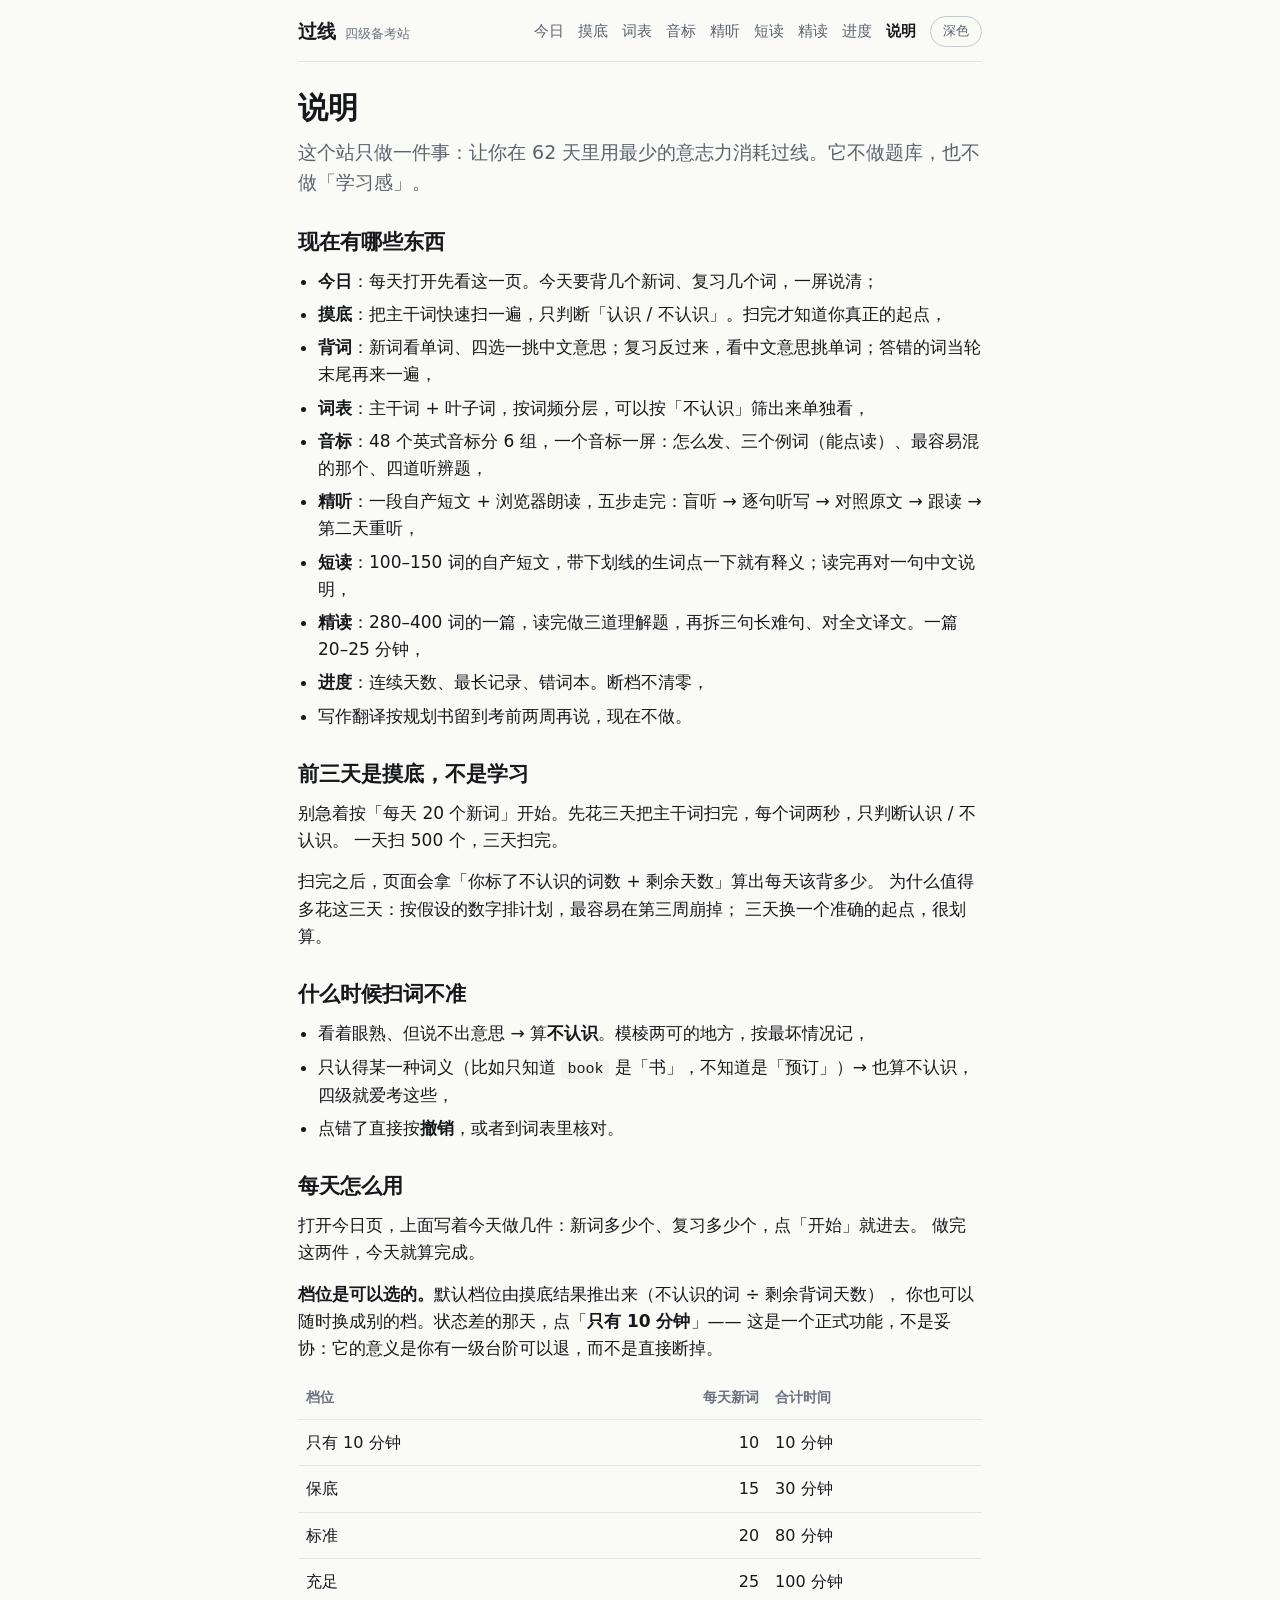
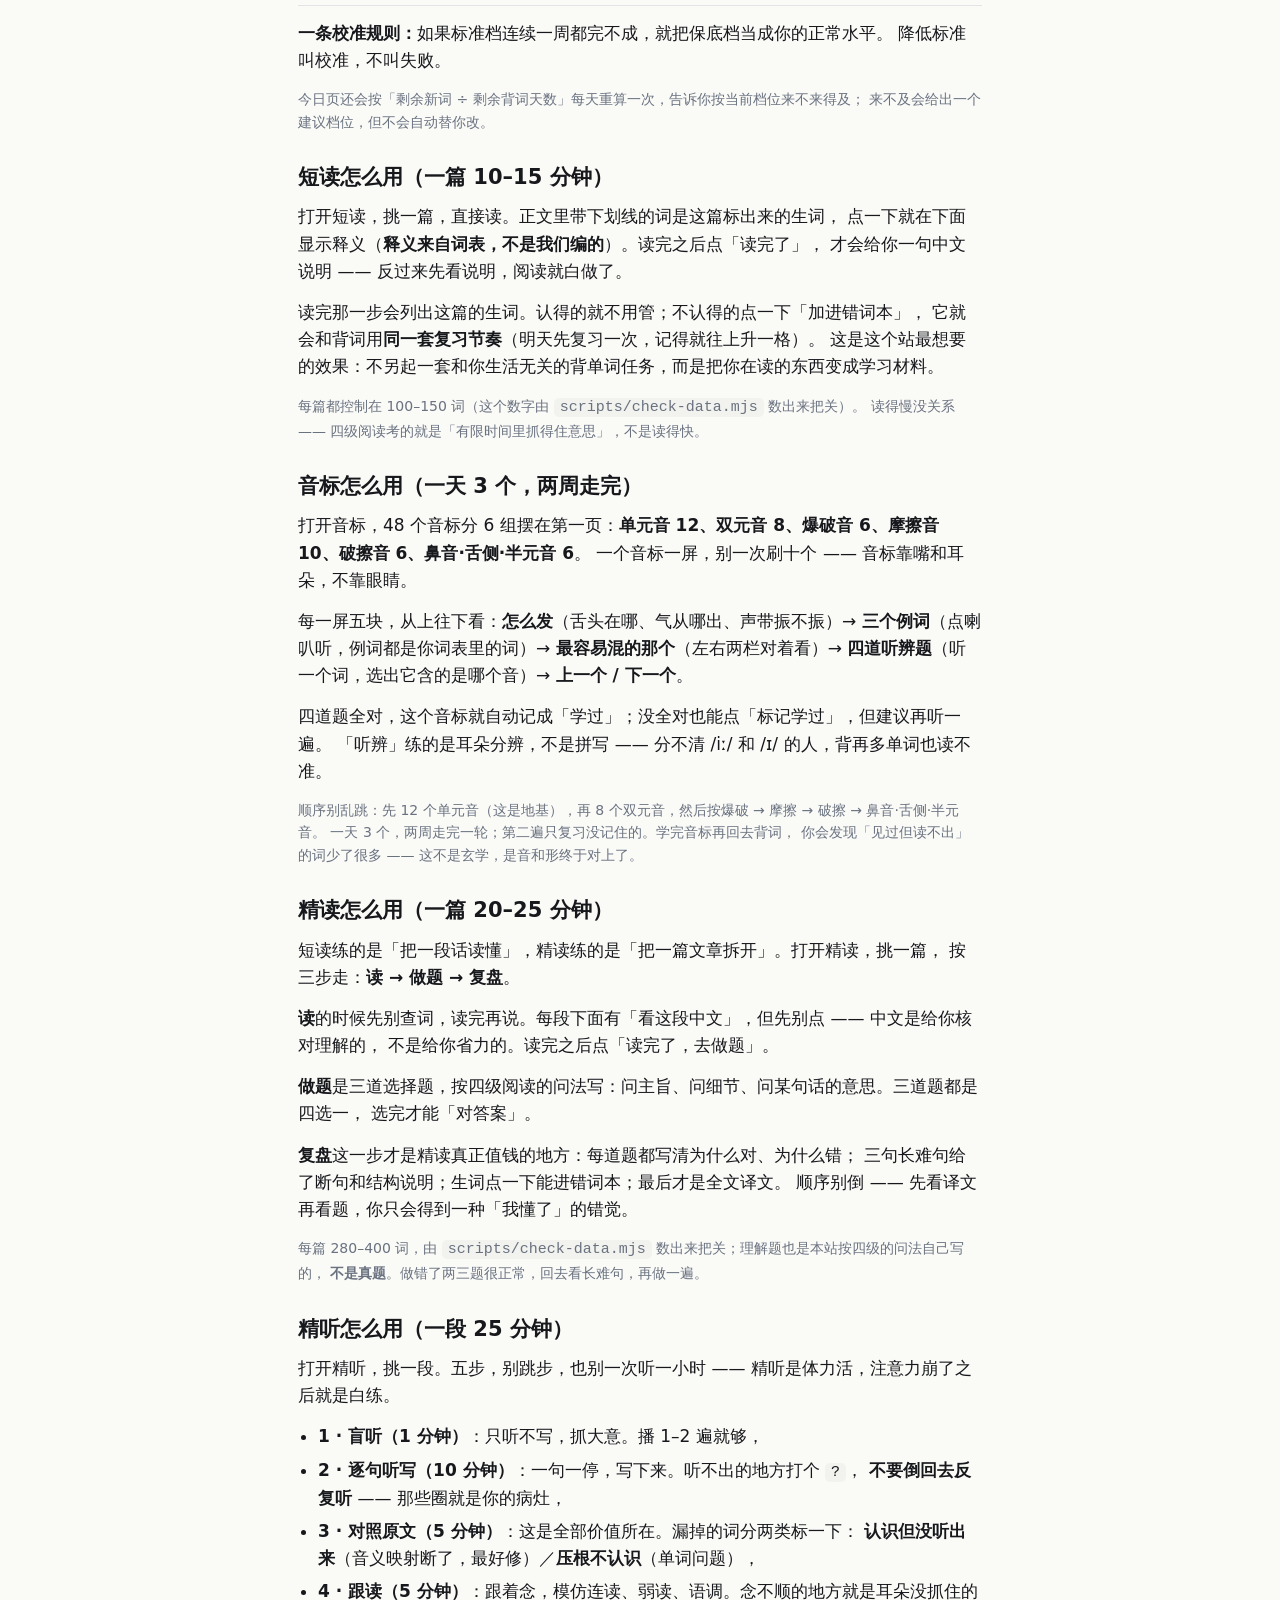
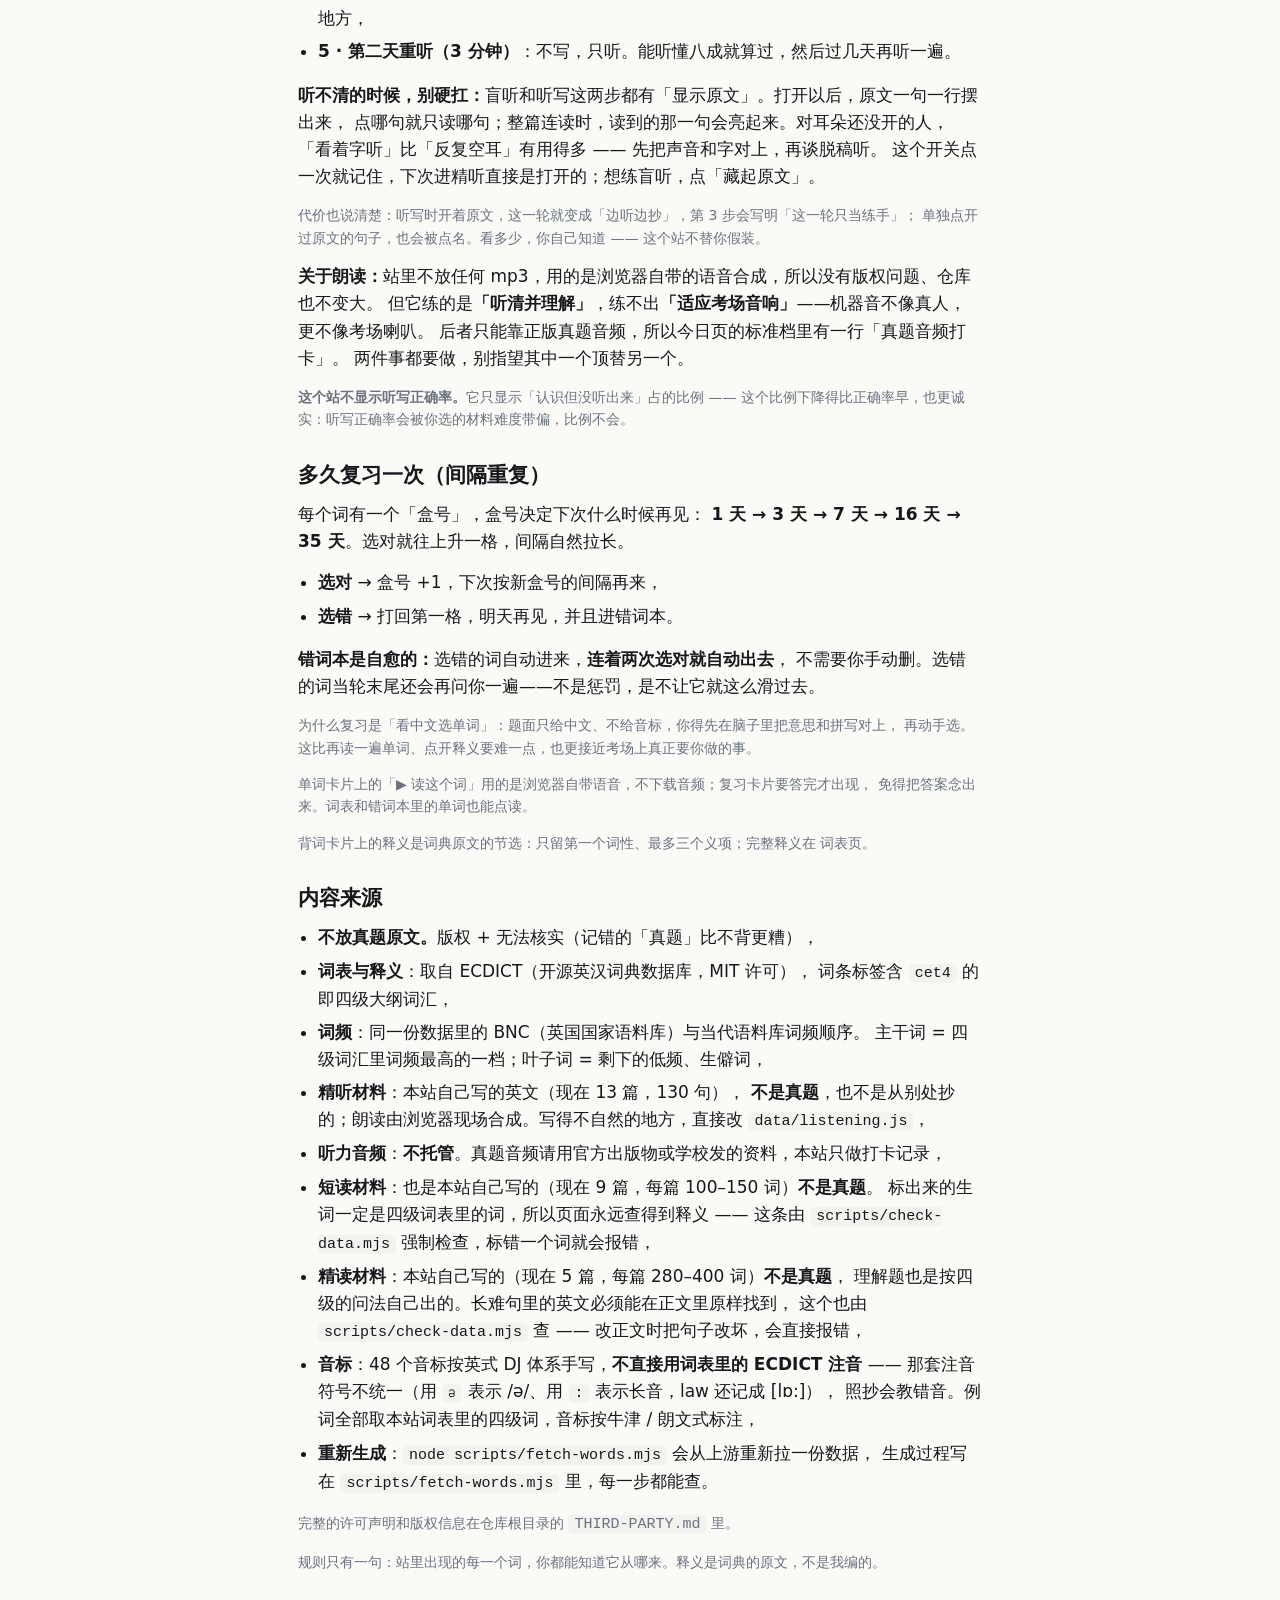
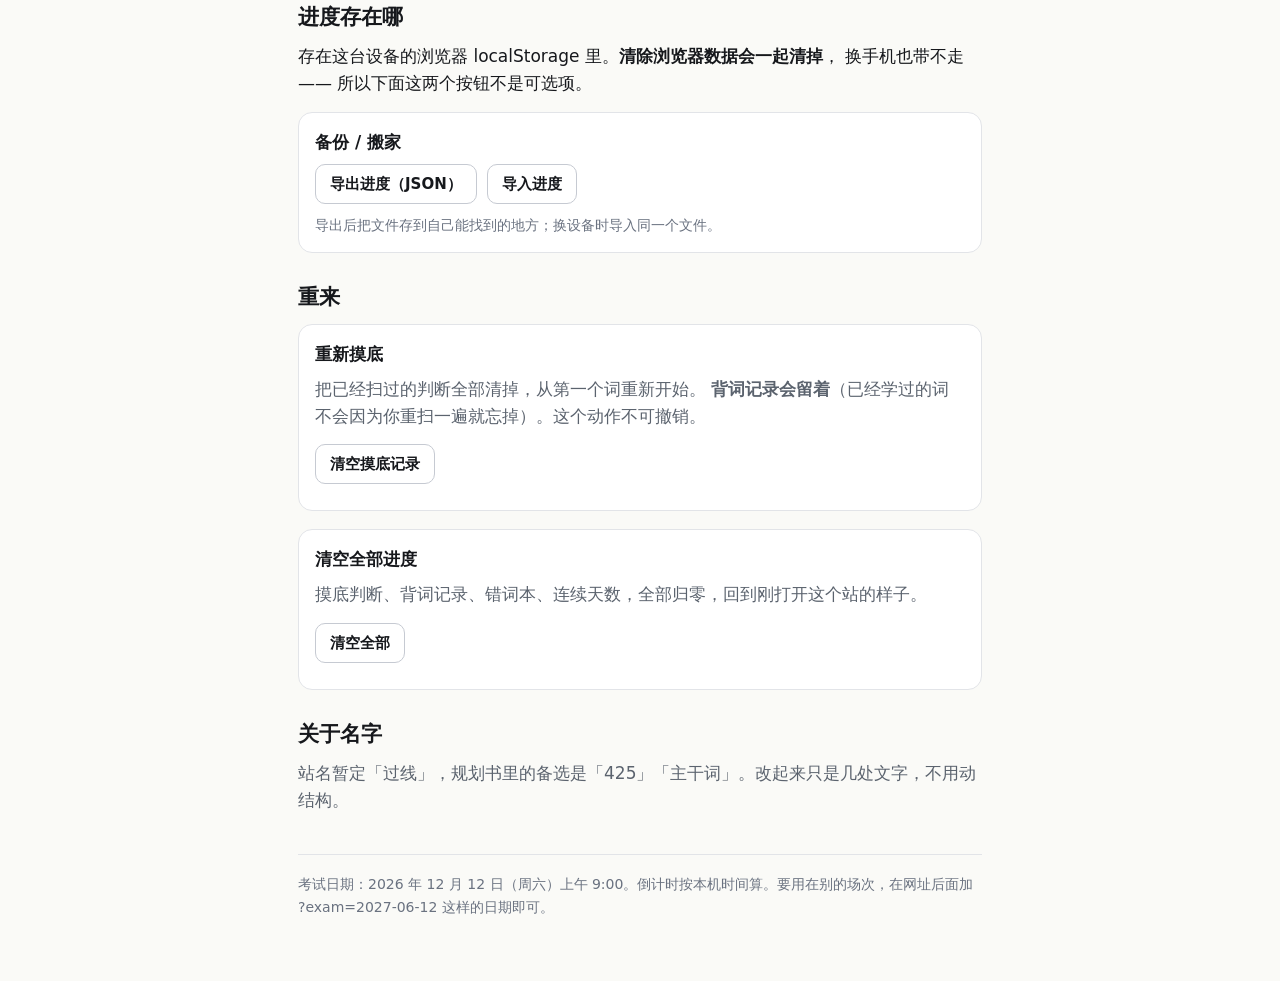
==== commit d3accef8: "阶段 6：音标（英式 DJ 48 个 + 发音要点 + 例词点读 + 听辨） 词表里的注音是 ECDICT 的原始注音，符号体系不统一（ә 表示 /ə/、: 表示长音、 law 记成 [lɒ:]、po" ====
--- a/about.html
+++ b/about.html
@@ -18,6 +18,7 @@
       <a href="index.html">今日</a>
       <a href="probe.html">摸底</a>
       <a href="words.html">词表</a>
+      <a href="phonetics.html">音标</a>
       <a href="listening.html">精听</a>
       <a href="reading.html">短读</a>
       <a href="intensive.html">精读</a>
@@ -37,6 +38,7 @@
       <li><b>摸底</b>：把主干词快速扫一遍，只判断「认识 / 不认识」。扫完才知道你真正的起点，</li>
       <li><b>背词</b>：新词看单词、四选一挑中文意思；复习反过来，看中文意思挑单词；答错的词当轮末尾再来一遍，</li>
       <li><b>词表</b>：主干词 + 叶子词，按词频分层，可以按「不认识」筛出来单独看，</li>
+      <li><b>音标</b>：48 个英式音标分 6 组，一个音标一屏：怎么发、三个例词（能点读）、最容易混的那个、四道听辨题，</li>
       <li><b>精听</b>：一段自产短文 + 浏览器朗读，五步走完：盲听 → 逐句听写 → 对照原文 → 跟读 → 第二天重听，</li>
       <li><b>短读</b>：100–150 词的自产短文，带下划线的生词点一下就有释义；读完再对一句中文说明，</li>
       <li><b>精读</b>：280–400 词的一篇，读完做三道理解题，再拆三句长难句、对全文译文。一篇 20–25 分钟，</li>
@@ -106,6 +108,26 @@
     <p class="faint">
       每篇都控制在 100–150 词（这个数字由 <code>scripts/check-data.mjs</code> 数出来把关）。
       读得慢没关系 —— 四级阅读考的就是「有限时间里抓得住意思」，不是读得快。
+    </p>
+
+    <h2>音标怎么用（一天 3 个，两周走完）</h2>
+    <p>
+      打开<a href="phonetics.html">音标</a>，48 个音标分 6 组摆在第一页：<b>单元音 12、双元音 8、爆破音 6、摩擦音 10、破擦音 6、鼻音·舌侧·半元音 6</b>。
+      一个音标一屏，别一次刷十个 —— 音标靠嘴和耳朵，不靠眼睛。
+    </p>
+    <p>
+      每一屏五块，从上往下看：<b>怎么发</b>（舌头在哪、气从哪出、声带振不振）→
+      <b>三个例词</b>（点喇叭听，例词都是你词表里的词）→ <b>最容易混的那个</b>（左右两栏对着看）→
+      <b>四道听辨题</b>（听一个词，选出它含的是哪个音）→ <b>上一个 / 下一个</b>。
+    </p>
+    <p>
+      四道题全对，这个音标就自动记成「学过」；没全对也能点「标记学过」，但建议再听一遍。
+      「听辨」练的是耳朵分辨，不是拼写 —— 分不清 /iː/ 和 /ɪ/ 的人，背再多单词也读不准。
+    </p>
+    <p class="faint">
+      顺序别乱跳：先 12 个单元音（这是地基），再 8 个双元音，然后按爆破 → 摩擦 → 破擦 → 鼻音·舌侧·半元音。
+      一天 3 个，两周走完一轮；第二遍只复习没记住的。学完音标再回去背词，
+      你会发现「见过但读不出」的词少了很多 —— 这不是玄学，是音和形终于对上了。
     </p>
 
     <h2>精读怎么用（一篇 20–25 分钟）</h2>
@@ -209,6 +231,9 @@
       <li><b>精读材料</b>：本站自己写的（现在 5 篇，每篇 280–400 词）<b>不是真题</b>，
         理解题也是按四级的问法自己出的。长难句里的英文必须能在正文里原样找到，
         这个也由 <code>scripts/check-data.mjs</code> 查 —— 改正文时把句子改坏，会直接报错，</li>
+      <li><b>音标</b>：48 个音标按英式 DJ 体系手写，<b>不直接用词表里的 ECDICT 注音</b> ——
+        那套注音符号不统一（用 <code>ә</code> 表示 /ə/、用 <code>:</code> 表示长音，law 还记成 [lɒ:]），
+        照抄会教错音。例词全部取本站词表里的四级词，音标按牛津 / 朗文式标注，</li>
       <li><b>重新生成</b>：<code>node scripts/fetch-words.mjs</code> 会从上游重新拉一份数据，
         生成过程写在 <code>scripts/fetch-words.mjs</code> 里，每一步都能查。</li>
     </ul>
--- a/assets/style.css
+++ b/assets/style.css
@@ -615,6 +615,109 @@
 .day-cell.is-done { background: var(--ok); border-color: var(--ok); color: #fff; }
 .day-cell.is-part { background: var(--surface-2); color: var(--text); }
 
+/* ---------- 音标 ---------- */
+
+.phon-count { font-size: 14px; font-weight: 400; color: var(--text-faint); }
+
+.phon-grid { display: flex; flex-wrap: wrap; gap: 8px; margin-top: 4px; }
+
+.phon-chip {
+  display: flex;
+  flex-direction: column;
+  gap: 1px;
+  min-width: 76px;
+  padding: 8px 11px;
+  border: 1px solid var(--line);
+  border-radius: 10px;
+  color: inherit;
+  text-decoration: none;
+  line-height: 1.25;
+}
+
+.phon-chip:hover { border-color: var(--line-strong); }
+.phon-chip b { font-size: 19px; font-family: var(--font-en); font-weight: 600; }
+.phon-chip span { font-size: 13px; color: var(--text-faint); }
+.phon-chip.is-done { border-color: var(--ok); background: var(--ok-soft); }
+.phon-done { font-style: normal; font-size: 12px; color: var(--ok); }
+
+.phon-sym {
+  font-size: 40px;
+  line-height: 1.2;
+  margin: 4px 0 18px;
+  font-family: var(--font-en);
+}
+
+h1 .phon-name { font-size: 15px; font-weight: 400; color: var(--text-muted); }
+
+.phon-tips { margin: 0; padding-left: 20px; line-height: 1.9; }
+.phon-tips li { margin-bottom: 4px; }
+
+.phon-ipa { font-family: var(--font-en); color: var(--text-muted); font-size: 15px; }
+
+.phon-word { align-items: center; }
+.phon-word .row-word b { font-size: 18px; font-family: var(--font-en); }
+
+.phon-pair { display: grid; grid-template-columns: 1fr 1fr; gap: 12px; margin-top: 12px; }
+
+.phon-side {
+  display: flex;
+  flex-direction: column;
+  gap: 6px;
+  align-items: flex-start;
+  border: 1px solid var(--line);
+  border-radius: 10px;
+  padding: 10px 12px;
+  font-family: var(--font-en);
+}
+
+.phon-side b { font-size: 24px; }
+
+.phon-opts { display: grid; gap: 8px; margin-top: 10px; }
+
+.phon-opt {
+  display: flex;
+  justify-content: space-between;
+  align-items: center;
+  gap: 10px;
+  width: 100%;
+  text-align: left;
+  padding: 10px 12px;
+  border: 1px solid var(--line);
+  border-radius: 8px;
+  background: transparent;
+  font: inherit;
+  color: inherit;
+  cursor: pointer;
+  line-height: 1.5;
+}
+
+.phon-opt:hover { border-color: var(--line-strong); }
+.phon-opt b { font-family: var(--font-en); font-size: 17px; }
+.phon-opt.is-right { border-color: var(--ok); background: var(--ok-soft); }
+.phon-opt.is-wrong { border-color: var(--no); background: var(--no-soft); }
+.phon-opt[disabled] { cursor: default; }
+.phon-opt[disabled]:hover { border-color: var(--line); }
+.phon-opt.is-right[disabled]:hover { border-color: var(--ok); }
+.phon-opt.is-wrong[disabled]:hover { border-color: var(--no); }
+
+.phon-hear {
+  flex: none;
+  font-size: 13px;
+  color: var(--accent);
+  border-bottom: 1px dotted var(--accent);
+}
+
+.phon-actions { display: flex; flex-wrap: wrap; gap: 10px; margin: 14px 0 0; }
+
+.phon-nav {
+  display: flex;
+  justify-content: space-between;
+  gap: 12px;
+  margin-top: 26px;
+  padding-top: 18px;
+  border-top: 1px solid var(--line);
+}
+
 @media (max-width: 560px) {
   .shell { padding: 0 14px 56px; }
   h1 { font-size: 25px; }
@@ -623,4 +726,7 @@
   .brand small { display: none; }
   .nav { gap: 4px 10px; font-size: 14px; }
   .task-head b { font-size: 19px; }
-}
+  .phon-pair { grid-template-columns: 1fr; }
+  .phon-sym { font-size: 32px; }
+  .phon-chip { min-width: 68px; }
+}
